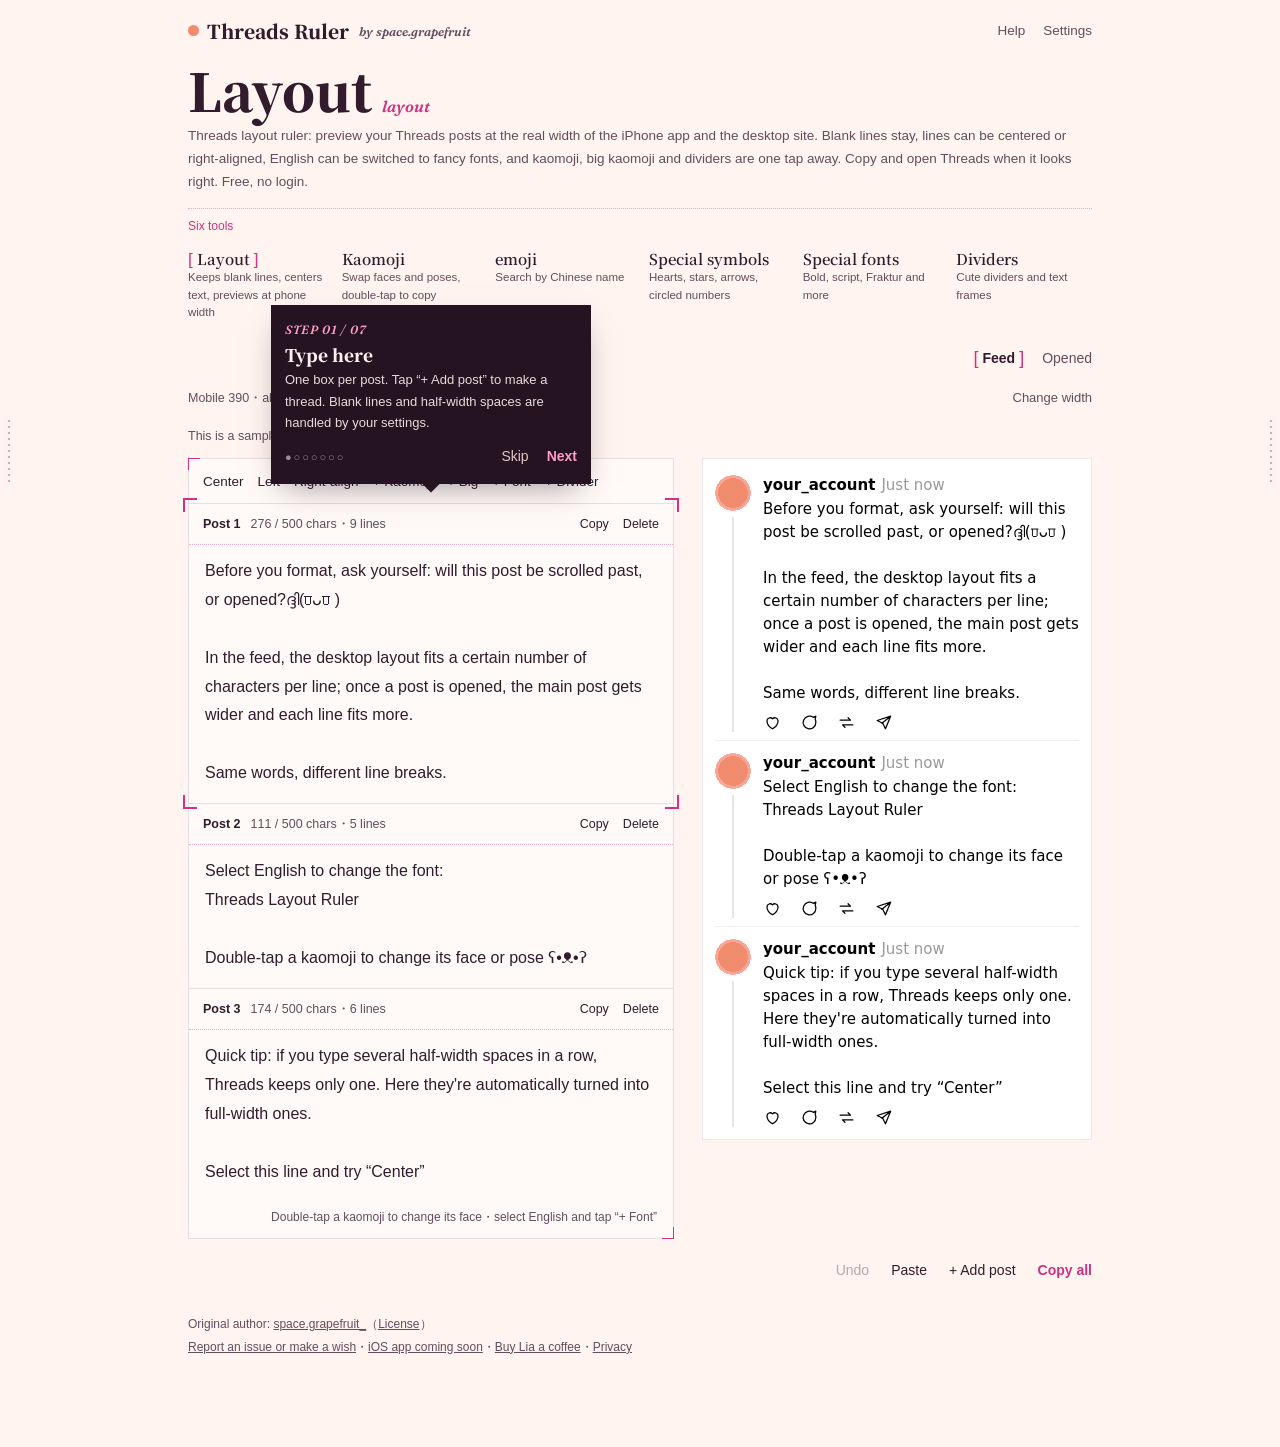
==== index.html @ 89dc3e8e "左上招牌回排版尺、首頁加工具目錄、導覽改七步 - 左上改成「翠排版尺」回排版尺首頁，旁邊小字 by space.grapefruit 才連到作者個人頁；英日韓的窄螢幕收掉小字 - 排版首頁標題下加「六" ====
<!doctype html>
<!-- 這個檔案由 scripts/build-v2.py 產生，請改腳本或資料後重跑 -->
<html lang="zh-Hant">
<head>
<meta charset="utf-8">
<meta name="viewport" content="width=device-width, initial-scale=1, viewport-fit=cover">
<title>脆（Threads）排版工具｜空行不消失、一鍵置中、特殊字體、顏文字｜翠排版尺</title>
<meta name="description" content="免費線上工具，照脆（Threads）實際的寬度即時預覽排版：空行不會消失、一鍵置中、靠右、換特殊字體、插入顏文字和分隔線，手機電腦都能用。">
<link rel="canonical" href="https://alanis6v6.github.io/threads-ruler/">
<meta property="og:type" content="website">
<meta property="og:site_name" content="翠排版尺">
<meta property="og:locale" content="zh_TW">
<meta property="og:url" content="https://alanis6v6.github.io/threads-ruler/">
<meta property="og:title" content="脆（Threads）排版工具｜空行不消失、一鍵置中、特殊字體、顏文字｜翠排版尺">
<meta property="og:description" content="免費線上工具，照脆（Threads）實際的寬度即時預覽排版：空行不會消失、一鍵置中、靠右、換特殊字體、插入顏文字和分隔線，手機電腦都能用。">
<meta property="og:image" content="https://alanis6v6.github.io/threads-ruler/pwa/og.png">
<meta property="og:image:width" content="1200">
<meta property="og:image:height" content="630">
<meta property="og:image:alt" content="翠排版尺：照脆實際的寬度，排好再貼上">
<meta name="twitter:card" content="summary_large_image">
<meta name="twitter:title" content="脆（Threads）排版工具｜空行不消失、一鍵置中、特殊字體、顏文字｜翠排版尺">
<meta name="twitter:description" content="免費線上工具，照脆（Threads）實際的寬度即時預覽排版：空行不會消失、一鍵置中、靠右、換特殊字體、插入顏文字和分隔線，手機電腦都能用。">
<meta name="twitter:image" content="https://alanis6v6.github.io/threads-ruler/pwa/og.png">
<meta name="google-site-verification" content="ghoEwvY5nRQOTAAiX5Edc9oke00j4FwY9tMJfZ7Bkaw">
<link rel="icon" type="image/png" sizes="48x48" href="extension/icons/icon48.png">
<link rel="manifest" href="site.webmanifest">
<link rel="apple-touch-icon" href="pwa/apple-touch-icon.png">
<meta name="apple-mobile-web-app-capable" content="yes">
<meta name="mobile-web-app-capable" content="yes">
<meta name="apple-mobile-web-app-title" content="翠排版尺">
<meta name="theme-color" content="#fbf3ee">
<script type="application/ld+json">{"@context": "https://schema.org", "@type": ["SoftwareApplication", "WebApplication"], "name": "翠排版尺", "alternateName": ["Threads Ruler", "Threads Layout Ruler", "脆排版工具", "Threads 排版工具", "Threads post formatter"], "url": "https://alanis6v6.github.io/threads-ruler/", "description": "照脆（翠、Threads）實際寬度即時預覽排版的免費工具：空白行保留、半形空白轉全形、置中、英文特殊字體、顏文字。", "applicationCategory": "UtilitiesApplication", "operatingSystem": "Web, iOS, Android, Chrome", "inLanguage": ["zh-Hant", "en"], "isAccessibleForFree": true, "offers": {"@type": "Offer", "price": "0", "priceCurrency": "TWD"}, "image": "https://alanis6v6.github.io/threads-ruler/pwa/og.png", "author": {"@type": "Person", "name": "space.grapefruit_", "url": "https://www.threads.com/@space.grapefruit_"}}</script>
<script type="application/ld+json">{"@context": "https://schema.org", "@type": "FAQPage", "mainEntity": [{"@type": "Question", "name": "為什麼脆的空行會不見？", "acceptedAnswer": {"@type": "Answer", "text": "翠會把段落之間的空行縮掉，也會刪掉行首和連續的半形空白。翠排版尺複製時，會把空白行換成翠保留的點字空白、把會被吃掉的半形空白換成全形空白，貼上後就照你排的樣子顯示。只想修空白的話，在翠複製文字後按「✨ 整理剪貼簿」，再貼回去就好。"}}, {"@type": "Question", "name": "脆的貼文怎麼置中？", "acceptedAnswer": {"@type": "Answer", "text": "在翠排版尺選取文字按「置中」就好：翠本身沒有置中功能，做法是在每一行前面補全形空白，排版尺會照翠實際的文字寬度算好要補幾格。串文列表和點開貼文的寬度不同，預設用兩邊折衷，兩種畫面看起來都接近置中。"}}, {"@type": "Question", "name": "脆一行可以打幾個字？", "acceptedAnswer": {"@type": "Answer", "text": "電腦版網頁在串文列表裡一行大約 36 個中文字，點開那則會變寬，大約 39 個字；iPhone 的翠 App 列表一行約 21 個字，點開約 24 個字。英文、符號和中文的寬度不一樣，實際字數會跟著變，翠排版尺的預覽照翠實際的寬度排，打字時就看得到會在哪裡換行。"}}, {"@type": "Question", "name": "脆的特殊字體怎麼打？", "acceptedAnswer": {"@type": "Answer", "text": "選取英文就會跳出字體列，點一下換成粗體、斜體、草寫、哥德、空心、打字機等樣式，可以一直換到喜歡為止。這些字其實是長得像字母的 Unicode 符號，貼到翠和其他地方都看得到；關鍵字和 hashtag 建議保持一般字，才搜尋得到。"}}, {"@type": "Question", "name": "顏文字怎麼在脆上面用？", "acceptedAnswer": {"@type": "Answer", "text": "用每則串文的「＋顏文字」或素材區插進去，排好按複製再回翠貼上就好。插入後點有粉紅虛線的顏文字，還能單獨換臉或換手勢，懶得挑就按骰子隨機。"}}, {"@type": "Question", "name": "手機可以用嗎？", "acceptedAnswer": {"@type": "Answer", "text": "可以。手機打開網站就能用，也能加到主畫面當 App，沒網路也打得開。在翠 App 複製文字後按「📋 貼上」帶進來，排好按「複製全文」會直接打開翠的發文框並把文字填好。"}}, {"@type": "Question", "name": "要付費或登入嗎？文字會被上傳嗎？", "acceptedAnswer": {"@type": "Answer", "text": "免費、不用登入。你打的字和草稿只存在自己的瀏覽器裡，不會傳到任何伺服器。"}}]}</script>
<script>document.documentElement.className += " js";
// 宋體是 Google Fonts 的切片檔，一個字一包、到的時間不一樣，先到的粗、還沒到的先用系統細宋體，標題會一字粗一字細。
// 這頁用到的宋體字全部到了才一起露出來；最多等 2.5 秒，網路太慢就先照原樣顯示。
(function(d){
  var h = d.documentElement;
  if(!d.fonts || !d.fonts.load) return;
  h.className += " fw";
  var show = function(){ h.classList.remove("fw"); }, fam = '"Noto Serif TC"';
  try{ if(localStorage.getItem("threads-ruler-lang") === "ja") fam += ', "Noto Serif JP"'; }catch(e){}   // 日文才要等日文版（顔、絵、区），中文頁不多抓一個檔
  setTimeout(show, 2500);
  d.addEventListener("DOMContentLoaded", function(){
    var t = "";
    d.querySelectorAll(".head h1, .sent, .guide summary h2, .guide h3, .flash b, .tour b").forEach(function(e){ t += e.textContent; });
    Promise.all(["500", "600", "900"].map(function(w){ return d.fonts.load(w + " 1em " + fam, t); })).then(show, show);
  });
})(document);</script>
<link rel="preconnect" href="https://fonts.googleapis.com"><link rel="preconnect" href="https://fonts.gstatic.com" crossorigin>
<link rel="stylesheet" href="https://fonts.googleapis.com/css2?family=Fraunces:ital,opsz,wght@1,9..144,600&display=swap">
<link rel="stylesheet" href="https://fonts.googleapis.com/css2?family=Noto+Serif+TC:wght@500;600;900&amp;family=Noto+Serif+JP:wght@500;600;900&amp;display=swap&amp;text=%20%22%23%26%27%28%29%2B%2C-.0123456789%3B%3DABCDEFGHIJKLMOPQRSTUW%5B%5Dabcdefghijklmnoprstuvwxyz%7B%7D%C2%B7%E2%80%9C%E2%80%9D%E2%86%92%E3%80%81%E3%80%82%E3%80%8C%E3%80%8D%E3%81%82%E3%81%84%E3%81%88%E3%81%8A%E3%81%8B%E3%81%8C%E3%81%8D%E3%81%8F%E3%81%91%E3%81%93%E3%81%95%E3%81%97%E3%81%99%E3%81%9B%E3%81%9D%E3%81%9E%E3%81%9F%E3%81%A0%E3%81%A3%E3%81%A4%E3%81%A6%E3%81%A7%E3%81%A8%E3%81%A9%E3%81%AA%E3%81%AB%E3%81%AE%E3%81%AF%E3%81%B8%E3%81%B9%E3%81%BB%E3%81%BE%E3%82%82%E3%82%84%E3%82%88%E3%82%89%E3%82%8A%E3%82%8B%E3%82%8C%E3%82%8D%E3%82%8F%E3%82%92%E3%82%93%E3%82%A2%E3%82%A3%E3%82%A4%E3%82%A6%E3%82%A9%E3%82%AA%E3%82%AB%E3%82%B3%E3%82%B8%E3%82%B9%E3%82%BD%E3%82%BF%E3%83%83%E3%83%84%E3%83%88%E3%83%89%E3%83%8B%E3%83%90%E3%83%93%E3%83%94%E3%83%95%E3%83%97%E3%83%9A%E3%83%9B%E3%83%9E%E3%83%A1%E3%83%A5%E3%83%AB%E3%83%AC%E3%83%B3%E3%83%BB%E3%83%BC%E4%B8%80%E4%B8%8A%E4%B8%8B%E4%B8%8D%E4%B8%A1%E4%B8%A6%E4%B8%AD%E4%B8%B2%E4%BB%80%E4%BB%8B%E4%BB%96%E4%BB%98%E4%BB%A5%E4%BD%8D%E4%BD%93%E4%BD%A0%E4%BE%9D%E4%BF%9D%E5%80%8B%E5%82%B3%E5%85%A5%E5%85%A8%E5%85%A9%E5%85%AD%E5%85%B6%E5%85%B7%E5%87%A6%E5%87%BA%E5%88%86%E5%88%87%E5%88%97%E5%88%B0%E5%89%87%E5%8A%9B%E5%8A%A0%E5%8B%95%E5%8C%BA%E5%8D%8A%E5%8E%BB%E5%8F%96%E5%8F%A5%E5%8F%AF%E5%8F%B3%E5%8F%B7%E5%90%83%E5%90%84%E5%95%8F%E5%96%AE%E5%97%8E%E5%9B%9E%E5%9B%BD%E5%9C%A8%E5%9E%8B%E5%9F%BA%E5%A2%9E%E5%A4%A7%E5%A4%AE%E5%A5%BD%E5%AD%90%E5%AD%97%E5%AE%9A%E5%AF%84%E5%AF%A6%E5%AF%AC%E5%B0%B1%E5%B0%BA%E5%B7%A5%E5%B7%A6%E5%B8%B8%E5%B9%85%E5%B9%BE%E5%BA%95%E5%BA%A6%E5%BD%A2%E5%BE%8C%E6%80%8E%E6%88%96%E6%88%BB%E6%89%8B%E6%89%93%E6%8A%95%E6%8A%98%E6%8A%9E%E6%8A%BC%E6%8C%81%E6%8C%89%E6%8C%91%E6%8C%BF%E6%8E%89%E6%8E%92%E6%8E%A5%E6%8F%83%E6%8F%92%E6%8F%9B%E6%95%B4%E6%96%87%E6%96%B0%E6%96%B9%E6%97%A5%E6%98%8E%E6%98%AF%E6%99%82%E6%9B%B8%E6%9B%BF%E6%9C%83%E6%9C%89%E6%9C%AB%E6%9C%AC%E6%9E%A0%E6%A1%86%E6%A2%9D%E6%A8%99%E6%A8%A3%E6%A9%9F%E6%AE%8A%E6%B6%88%E6%B8%B8%E6%BA%96%E6%BB%91%E7%82%BA%E7%85%A7%E7%89%88%E7%89%B9%E7%90%86%E7%94%A8%E7%94%BB%E7%95%99%E7%95%AB%E7%99%BB%E7%99%BC%E7%99%BD%E7%9A%84%E7%9B%B4%E7%9C%8B%E7%A4%BA%E7%A7%BB%E7%A8%BF%E7%A9%BA%E7%AB%AF%E7%AC%A6%E7%B5%B5%E7%B7%9A%E7%B7%A3%E7%B9%81%E7%BD%AE%E7%BF%A0%E8%84%86%E8%85%A6%E8%87%AA%E8%88%87%E8%8B%B1%E8%8D%89%E8%91%89%E8%99%95%E8%99%9F%E8%A1%8C%E8%A1%A8%E8%A1%B7%E8%A2%AB%E8%A3%A1%E8%A3%BD%E8%A4%87%E8%A6%81%E8%A6%8B%E8%A6%BD%E8%A7%92%E8%A8%80%E8%A8%98%E8%A8%AD%E8%A9%B1%E8%AA%9E%E8%AA%AA%E8%AA%AC%E8%B2%BB%E8%B2%BC%E8%B3%AA%E8%B7%B3%E8%BD%89%E8%BF%BD%E9%80%99%E9%80%B2%E9%81%B8%E9%82%8A%E9%83%A8%E9%83%BD%E9%96%8B%E9%96%93%E9%97%9C%E9%9A%94%E9%9A%9B%E9%9A%A8%E9%9B%BB%E9%9D%A0%E9%9D%A2%E9%A0%81%E9%A0%90%E9%A1%8C%E9%A1%8F%E9%A1%94%E9%A1%AF%E9%AB%94%E9%BA%BC%E9%BB%91%E9%BB%92%E9%BB%9E%E9%BC%A0%EA%B0%80%EA%B0%81%EA%B0%84%EA%B2%80%EA%B2%83%EA%B2%8C%EA%B3%A0%EA%B3%B5%EA%B3%BC%EA%B5%AC%EA%B5%AD%EA%B8%80%EA%B8%B0%EA%BC%B4%EA%BE%B8%EA%BF%80%EB%80%8C%EB%81%8C%EB%81%94%EB%81%9D%EB%82%98%EB%84%88%EB%88%84%EB%88%8C%EB%89%B4%EB%8A%94%EB%8B%A4%EB%8C%80%EB%8D%B0%EB%8F%84%EB%8F%8C%EB%8F%99%EB%8F%BC%EB%90%98%EB%91%90%EB%91%98%EB%92%A4%EB%93%9C%EB%93%A0%EB%93%A4%EB%94%B0%EB%9D%BC%EB%9E%98%EB%9F%AC%EB%A0%88%EB%A0%A4%EB%A0%A5%EB%A0%AC%EB%A1%9C%EB%A5%B4%EB%A5%B8%EB%A5%BC%EB%A6%AC%EB%A7%88%EB%A7%89%EB%A7%8C%EB%A7%90%EB%A9%94%EB%A9%B4%EB%AA%85%EB%AA%A8%EB%AC%B8%EB%AC%BB%EB%AC%BC%EB%AF%B8%EB%B0%8F%EB%B0%94%EB%B0%98%EB%B0%B1%EB%B2%88%EB%B3%B4%EB%B3%B5%EB%B3%B8%EB%B6%80%EB%B6%84%EB%B6%99%EB%B9%84%EB%B9%88%EC%82%AC%EC%83%88%EC%84%9C%EC%84%A0%EC%84%A4%EC%84%B8%EC%88%98%EC%8A%A4%EC%8B%9C%EC%93%B0%EC%95%84%EC%95%88%EC%95%8A%EC%96%B4%EC%96%B8%EC%97%90%EC%97%AC%EC%97%B0%EC%97%B4%EC%98%81%EC%98%88%EC%98%A4%EC%98%AE%EC%99%80%EC%99%BC%EC%9A%94%EC%9A%B0%EC%9A%B4%EC%9B%83%EC%9C%84%EC%9C%A0%EC%9C%BC%EC%9D%80%EC%9D%84%EC%9D%98%EC%9D%B4%EC%9D%B8%EC%9D%BC%EC%9E%85%EC%9E%88%EC%9E%90%EC%9E%A5%EC%A0%84%EC%A0%95%EC%A0%9C%EC%A3%BC%EC%A4%80%EC%A4%84%EC%A4%91%EC%A7%80%EC%A7%88%EC%AA%BD%EC%B0%BD%EC%B2%98%EC%B2%B4%EC%B4%88%EC%B6%94%EC%B9%98%EC%B9%B8%EC%BB%A4%EC%BD%98%ED%81%B0%ED%83%9D%ED%84%B0%ED%8B%B0%ED%8E%98%ED%8F%AD%ED%8F%B0%ED%91%9C%ED%94%BC%ED%95%98%ED%95%9C%ED%95%A8%ED%95%B4%ED%98%B8%ED%99%94%ED%9B%84%ED%9C%B4%EF%BC%88%EF%BC%89%EF%BC%8B%EF%BC%8C%EF%BC%9B%EF%BC%9F">
<link rel="stylesheet" href="v2/shell.css">
<link rel="stylesheet" href="v2/edit.css">
</head>
<body class="edit">
<header class="top">
  <div class="brand"><a class="b-tool" href="./">翠排版尺</a><a class="b-by" href="https://alanis6v6.github.io/">by space.grapefruit</a></div>
  <nav class="top-acts"><a href="#guide">說明</a><button type="button" id="setBtn" aria-expanded="false" aria-controls="settings">設定</button></nav>
</header>
<main>
<div class="head">
  <h1>排版<i lang="en">layout</i></h1>
  <p class="ans" id="ans"><b>翠排版尺</b>照脆（Threads）實際的寬度即時排版：空白行不會被吃掉、選取幾行按「置中」或「靠右」、選取英文換字體、插入顏文字和分隔線，排好按「複製並開脆」直接貼上。免費、免登入。</p>
  <p class="en-lead ans-en" lang="en">Threads layout ruler: preview your Threads posts at the real width of the iPhone app and the desktop site. Blank lines stay, lines can be centered or right-aligned, English can be switched to fancy fonts, and kaomoji, big kaomoji and dividers are one tap away. Copy and open Threads when it looks right. Free, no login.</p>
  <button type="button" class="more" data-more="ans" aria-expanded="false">看完整說明</button>
</div>
<section class="settings" id="settings" hidden aria-label="設定">
  <div class="lab"><span>settings</span><button type="button" id="setClose">收起</button></div>
  <p class="sent">預覽寬度是<button type="button" class="w" data-set="width"></button>，顯示<button type="button" class="w" data-set="view"></button>。<br>空白行<button type="button" class="w" data-set="blank"></button>；<br>半形空白轉全形<button type="button" class="w" data-set="spaces"></button>。<br>置中依照<button type="button" class="w" data-set="center"></button>，複製後<button type="button" class="w" data-set="open"></button>。<br>介面語言<button type="button" class="w" data-set="lang"></button>。</p>
  <div class="sent-tail"><button type="button" class="chip" id="tidyClip">整理剪貼簿</button><button type="button" class="chip" id="tourBtn">導覽</button><button type="button" class="chip" id="homeBtn" aria-expanded="false" aria-controls="homeHow">加到主畫面</button><button type="button" class="chip go" id="clearDraft">清空草稿</button></div>
  <p class="home-how" id="homeHow" hidden></p>
</section>
<nav class="toolidx" aria-label="六個工具"><p class="ti-lab"><span>六個工具</span><i lang="en">six tools</i></p><a href="./" aria-current="page"><b>排版</b><span>空白行不被吃・置中・照手機寬度預覽</span></a><a href="kaomoji/"><b>顏文字</b><span>換臉、換動作，點兩下複製</span></a><a href="emoji/"><b>emoji</b><span>打中文就找得到</span></a><a href="symbols/"><b>特殊符號</b><span>愛心、星星、箭頭、圈圈數字</span></a><a href="fonts/"><b>特殊字體</b><span>粗體、草寫、哥德等英文字體</span></a><a href="dividers/"><b>分隔線</b><span>花邊分隔線，還有放字的框</span></a></nav>
<div class="seg">
  <button type="button" class="chip" data-mode="edit" aria-pressed="true">編輯</button><button type="button" class="chip" data-mode="preview" aria-pressed="false">預覽</button>
  <span class="r"><button type="button" class="chip" data-view="feed" aria-pressed="true">列表</button><button type="button" class="chip" data-view="detail" aria-pressed="false">點開</button></span>
</div>
<div class="wbar"><span id="wText"></span><button type="button" class="chip" id="wBtn">換寬度</button></div>
<p class="sample-note" id="sampleNote" hidden>這是範例草稿，直接改就好，或 <button type="button" class="chip" id="clearSample">清掉重新開始</button></p>
<div class="split">
<div id="editPane">
  <div class="ed">
    <div class="tools" role="toolbar" aria-label="排版工具">
      <button type="button" class="chip" data-align="center">置中</button><button type="button" class="chip" data-align="left">靠左</button><button type="button" class="chip" data-align="right">靠右</button>
      <button type="button" class="chip" data-tool="kao" aria-pressed="false">＋顏文字</button><button type="button" class="chip" data-tool="big" aria-pressed="false">＋大型</button><button type="button" class="chip" data-tool="font" aria-pressed="false">＋字體</button><button type="button" class="chip" data-tool="div" aria-pressed="false">＋分隔線</button>
    </div>
    <div class="tool-panel" id="toolPanel" hidden></div>
    <div id="posts"></div>
    <p class="hint">點兩下顏文字換臉・選取英文按「＋字體」</p>
  </div>
</div>
<div id="previewPane" hidden><div class="t-wrap"><div class="t-card" id="tCard"></div></div></div>
</div>
<div class="bottom">
  <button type="button" class="chip" id="undo">復原</button><button type="button" class="chip" id="paste">貼上</button><button type="button" class="chip" id="addPost">＋新增一則</button><button type="button" class="chip go" id="copyAll">複製並開脆</button>
</div>
<details class="guide" id="guide">
  <summary><h2>脆（Threads）排版預覽工具</h2><span>說明與常見問題</span></summary>
  <p class="lead">在脆發文時，空白行常常被吃掉、半形空白會消失，想置中也沒有按鈕。翠排版尺照脆網頁版和 iPhone App 實際量到的寬度，讓你一邊打字一邊看到貼出去的樣子：換行、空白行、置中、靠右、英文特殊字體、顏文字、分隔線都能先排好，按複製再回脆貼上。電腦和手機都能用，草稿只存在你自己的瀏覽器。</p>
  <div class="qas"><h3>為什麼脆的空行會不見？</h3><p>翠會把段落之間的空行縮掉，也會刪掉行首和連續的半形空白。翠排版尺複製時，會把空白行換成翠保留的點字空白、把會被吃掉的半形空白換成全形空白，貼上後就照你排的樣子顯示。只想修空白的話，在翠複製文字後按「✨ 整理剪貼簿」，再貼回去就好。</p><h3>脆的貼文怎麼置中？</h3><p>在翠排版尺選取文字按「置中」就好：翠本身沒有置中功能，做法是在每一行前面補全形空白，排版尺會照翠實際的文字寬度算好要補幾格。串文列表和點開貼文的寬度不同，預設用兩邊折衷，兩種畫面看起來都接近置中。</p><h3>脆一行可以打幾個字？</h3><p>電腦版網頁在串文列表裡一行大約 36 個中文字，點開那則會變寬，大約 39 個字；iPhone 的翠 App 列表一行約 21 個字，點開約 24 個字。英文、符號和中文的寬度不一樣，實際字數會跟著變，翠排版尺的預覽照翠實際的寬度排，打字時就看得到會在哪裡換行。</p><h3>脆的特殊字體怎麼打？</h3><p>選取英文就會跳出字體列，點一下換成粗體、斜體、草寫、哥德、空心、打字機等樣式，可以一直換到喜歡為止。這些字其實是長得像字母的 Unicode 符號，貼到翠和其他地方都看得到；關鍵字和 hashtag 建議保持一般字，才搜尋得到。</p><h3>顏文字怎麼在脆上面用？</h3><p>用每則串文的「＋顏文字」或素材區插進去，排好按複製再回翠貼上就好。插入後點有粉紅虛線的顏文字，還能單獨換臉或換手勢，懶得挑就按骰子隨機。</p><h3>手機可以用嗎？</h3><p>可以。手機打開網站就能用，也能加到主畫面當 App，沒網路也打得開。在翠 App 複製文字後按「📋 貼上」帶進來，排好按「複製全文」會直接打開翠的發文框並把文字填好。</p><h3>要付費或登入嗎？文字會被上傳嗎？</h3><p>免費、不用登入。你打的字和草稿只存在自己的瀏覽器裡，不會傳到任何伺服器。</p></div>
</details>
<p class="foot">原作者：<a href="https://www.threads.com/@space.grapefruit_" rel="noopener">space.grapefruit_</a>（<a href="https://github.com/alanis6v6/threads-ruler/blob/main/LICENSE" rel="noopener">授權條款</a>）<br><a href="feedback/">回報問題或許願</a>・<a href="https://alanis6v6.github.io/#katsuji">iOS App 即將上架</a>・<a href="https://buymeacoffee.com/space.grapefruit_" rel="noopener">請 Lia 喝一杯咖啡</a>・<a href="privacy.html">隱私權</a></p>
<div class="tour-frame" id="tourFrame" aria-hidden="true" hidden><i></i><i></i><i></i><i></i></div><div class="tour" id="tour" role="dialog" aria-label="導覽" aria-live="polite" hidden><span class="tour-no"></span><b></b><p class="tour-text"></p><div class="row"><span class="tour-dots" aria-hidden="true"></span><span class="acts"><button type="button" class="chip tour-skip">略過</button><button type="button" class="chip go tour-next">下一步</button></span></div></div>
</main>
<div class="flash" id="flash" aria-hidden="true"><i>— settings —</i><b>設定</b><small>layout · width · spaces · copy</small></div>
<p class="toast" id="toast" role="status" aria-live="polite"></p>

<nav class="tabbar" aria-label="工具"><a href="" aria-current="page"><svg viewBox="0 0 24 24" aria-hidden="true"><path d="M4 6h16M4 12h10M4 18h13"/></svg>排版</a><a href="kaomoji/"><svg viewBox="0 0 24 24" aria-hidden="true"><circle cx="12" cy="12" r="8.5"/><path d="M8.6 10.2h.01M15.4 10.2h.01M9 14.2c1.6 1.4 4.4 1.4 6 0"/></svg>顏文字</a><a href="emoji/"><svg viewBox="0 0 24 24" aria-hidden="true"><path d="M12 20.5c-4.8-3.2-8.5-6.4-8.5-10.2A4.3 4.3 0 0 1 12 8a4.3 4.3 0 0 1 8.5 2.3c0 3.8-3.7 7-8.5 10.2z"/></svg>emoji</a><a href="symbols/"><svg viewBox="0 0 24 24" aria-hidden="true"><path d="M12 3.5l2.4 5.6 6 .5-4.6 4 1.4 5.9L12 16.4 6.8 19.5l1.4-5.9-4.6-4 6-.5z"/></svg>符號</a><a href="fonts/"><svg viewBox="0 0 24 24" aria-hidden="true"><path d="M5 19 10.5 5h1L17 19M7.4 13.5h7.2"/></svg>字體</a><a href="dividers/"><svg viewBox="0 0 24 24" aria-hidden="true"><path d="M3 12h4M10 12h4M17 12h4M12 7v.01M12 17v.01"/></svg>分隔線</a></nav>
<script src="core.js"></script>
<script src="i18n.js"></script>
<script src="kaomoji.js"></script>
<script src="dividers.js"></script>

<script src="v2/shell.js"></script>
<script src="v2/edit.js"></script>
<script>if(location.protocol === "https:"){ var ga = document.createElement("script"); ga.src = "analytics.js"; document.head.appendChild(ga); if("serviceWorker" in navigator) navigator.serviceWorker.register("sw.js").catch(function(){}); }</script>
</body>
</html>
---- v2/shell.css ----
/* 翠排版尺 v2 手機版的共用外框：頂列、標題＋答案文字、設定那一句話、草稿條、底部分頁列。
   色票跟 space.grapefruit 總站同一組；工具頁各自的樣式寫在各頁的 css。 */
:root{
  --bg:oklch(97.5% 0.014 45);--card:oklch(99% 0.008 45);--ink:oklch(26% 0.045 335);--muted:oklch(45% 0.04 335);
  --line:oklch(26% 0.045 335 / .12);--pink:oklch(58% 0.2 355);--pink-soft:oklch(58% 0.2 355 / .1);--fruit:oklch(74% 0.13 38);
  --dot:oklch(58% 0.2 355 / .38);--night:oklch(22% 0.04 335);--night-ink:oklch(96% 0.012 45);
  --serif:"Noto Serif TC","Noto Serif JP","Songti TC",serif;--sans:"PingFang TC","Noto Sans TC","Microsoft JhengHei",sans-serif;
  --latin:"Fraunces","Iowan Old Style",Georgia,serif;
  /* 顏文字、分隔線用的字型：Chrome 的 system-ui 會把疊起來的附加符號畫成黑條，不放進來 */
  --kao:"PingFang TC","Microsoft JhengHei","Segoe UI Symbol",sans-serif;
  --gut:max(18px,env(safe-area-inset-left),env(safe-area-inset-right));--tab-h:calc(64px + env(safe-area-inset-bottom));--ease:cubic-bezier(.22,.8,.24,1);
}
*{box-sizing:border-box}
html{-webkit-text-size-adjust:100%}
body{margin:0;background:var(--bg);color:var(--ink);font:15px/1.6 var(--sans);padding-bottom:calc(var(--tab-h) + 96px)}
button{font:inherit;color:inherit;background:none;border:0;padding:0;cursor:pointer;-webkit-tap-highlight-color:transparent}
a{color:inherit}
.vh{position:absolute;width:1px;height:1px;overflow:hidden;clip:rect(0 0 0 0);white-space:nowrap}

/* 頂列 */
.top{display:flex;align-items:center;gap:8px;padding:calc(12px + env(safe-area-inset-top)) var(--gut) 4px}
/* 左上：「翠排版尺」回排版尺首頁；旁邊小字才是作者的個人頁 */
.brand{display:flex;align-items:baseline;gap:10px;min-width:0}
.brand .b-tool{display:flex;align-items:center;gap:8px;font:900 19px var(--serif);color:var(--ink);text-decoration:none;white-space:nowrap}
.brand .b-tool::before{content:"";width:11px;height:11px;border-radius:50%;background:var(--fruit);flex:none}
.brand .b-by{font:italic 600 12.5px var(--latin);color:var(--muted);text-decoration:none;white-space:nowrap;overflow:hidden;text-overflow:ellipsis}
@media (max-width:420px){html:not(:lang(zh)) .brand .b-by{display:none}}   /* 英日韓的「Threads Ruler」比較長，窄螢幕放不下作者小字（頁尾還有） */
.top-acts{margin-left:auto;display:flex;gap:18px;flex:none;padding-left:12px}
.top-acts button,.top-acts a{white-space:nowrap;font-size:13.5px;color:var(--muted);text-decoration:none;padding:8px 0}
.top-acts [aria-expanded="true"]{color:var(--pink);font-weight:600}

/* 小按鍵：沒有底，按下去的那個左右出現 [ ] */
.chip{position:relative;display:inline-flex;align-items:center;white-space:nowrap;font-size:14px;color:var(--muted);padding:8px 0;min-height:36px}
.chip[aria-pressed="true"],.chip.on{color:var(--ink);font-weight:600}
.chip[aria-pressed="true"]::before,.chip.on::before{content:"[";color:var(--pink);margin-right:4px;font:300 18px/1 var(--sans)}
.chip[aria-pressed="true"]::after,.chip.on::after{content:"]";color:var(--pink);margin-left:4px;font:300 18px/1 var(--sans)}
.chip.go{color:var(--pink);font-weight:700}
.chip[hidden]{display:none}

/* 標題＋第一段就給答案（給搜尋跟 AI 讀的字，畫面上先露兩行） */
.head{padding:0 var(--gut)}
.fw .head h1,.fw .sent,.fw .guide summary h2,.fw .guide h3{visibility:hidden}
.head h1{font:900 38px/1.15 var(--serif);margin:6px 0 0;display:flex;align-items:baseline;gap:10px}
.head h1 i{font:italic 600 16px var(--latin);color:var(--pink)}
.ans{margin:6px 0 0;font-size:13.5px;line-height:1.7;color:var(--muted)}
.ans b{color:var(--ink);font-weight:600}
.js .ans:not(.open){display:-webkit-box;-webkit-line-clamp:2;-webkit-box-orient:vertical;overflow:hidden}
.more{display:none}
.js .more{display:inline;font-size:12.5px;color:var(--muted);text-decoration:underline;text-underline-offset:3px;padding:4px 0}

/* 設定：標題下面原地展開成一句話，[ ] 裡的字點了就換下一個 */
.settings{margin:8px var(--gut) 0;border-top:1px dotted var(--dot);border-bottom:1px dotted var(--dot);padding:4px 0 8px}
.settings[hidden]{display:none}
.settings .lab{display:flex;justify-content:space-between;align-items:center;font:italic 600 13px var(--latin);color:var(--pink)}
.settings .lab button{font:inherit;padding:6px 0}
.sent{margin:6px 0 4px;font:500 16.5px/2.15 var(--serif);letter-spacing:.02em}
.sent .w{font:600 16.5px var(--serif);color:var(--pink);white-space:nowrap;padding:8px 1px;margin:-6px 0}   /* 字小，點的範圍上下多撐一點 */
.sent .w::before{content:"[";font:300 18px var(--sans);margin-right:3px}
.sent .w::after{content:"]";font:300 18px var(--sans);margin-left:3px}
.sent-tail{display:flex;gap:4px 18px;flex-wrap:wrap}
.sent-tail .chip{font-size:13px;text-decoration:none}
/* 按「設定」那一下閃一格字卡（減少動態時不閃） */
.flash{position:fixed;inset:0;z-index:50;background:var(--night);color:var(--night-ink);display:flex;flex-direction:column;justify-content:center;padding:0 28px;pointer-events:none;opacity:0}
.flash.on{opacity:1}
.flash i{font:italic 600 13px var(--latin);color:oklch(80% 0.12 355);letter-spacing:.1em}
.flash b{font:900 48px/1.2 var(--serif);margin:6px 0}
.flash small{font:italic 600 13px var(--latin);color:oklch(70% 0.03 30);letter-spacing:.08em}

/* 草稿條：在哪一頁點了東西都加進同一份草稿，點「去排版」回到排版 */
.strip{position:fixed;left:12px;right:12px;bottom:calc(var(--tab-h) + 10px);z-index:20;height:52px;border-radius:26px;background:var(--ink);color:var(--bg);display:flex;align-items:center;gap:10px;padding:0 6px 0 18px;font-size:14px;box-shadow:0 8px 24px oklch(26% 0.045 335 / .18)}
.strip .t{flex:1;min-width:0;white-space:nowrap;overflow:hidden;text-overflow:ellipsis;opacity:.88;font-family:var(--kao)}
.strip .t b{color:oklch(80% 0.12 355);font-weight:400}
.strip .n{font-size:11.5px;opacity:.6;flex:none}
.strip .o{flex:none;background:var(--pink);color:#fff;border-radius:20px;padding:8px 14px;font-weight:600;font-size:13px;text-decoration:none}
.toast{position:fixed;left:50%;bottom:calc(var(--tab-h) + 72px);z-index:21;transform:translate(-50%,8px);font-size:12.5px;color:var(--pink);background:var(--card);border:1px solid var(--line);border-radius:14px;padding:4px 12px;white-space:nowrap;max-width:calc(100vw - 32px);overflow:hidden;text-overflow:ellipsis;opacity:0;transition:opacity .2s,transform .2s var(--ease);pointer-events:none}
.toast.show{opacity:1;transform:translate(-50%,0)}

/* 底部分頁列 */
.tabbar{position:fixed;left:0;right:0;bottom:0;z-index:20;height:var(--tab-h);border-top:1px solid var(--line);background:var(--bg);display:flex;justify-content:space-around;padding-top:8px}
.tabbar a,.tabbar span{display:flex;flex-direction:column;align-items:center;gap:2px;flex:1;min-width:0;font-size:11.5px;color:var(--muted);text-decoration:none}
.tabbar svg{width:24px;height:24px;fill:none;stroke:currentColor;stroke-width:1.5;stroke-linecap:round;stroke-linejoin:round}
.tabbar a[aria-current]{color:var(--pink)}
.tabbar .soon{opacity:.4}
.tabbar a[aria-current]::after{content:"";width:4px;height:4px;border-radius:50%;background:var(--pink)}

/* 分類：一整排，左右滑 */
.cats{display:flex;gap:0 20px;overflow-x:auto;scrollbar-width:none;padding:6px var(--gut) 2px;scroll-padding:0 var(--gut)}
.cats::-webkit-scrollbar{display:none}
.cats .chip{flex:none}
.cats.open{flex-wrap:wrap;overflow:visible}
.cats-all[hidden]{display:none}
.cats-all{display:block;margin:0 var(--gut) 0 auto;font-size:12.5px;color:var(--pink);padding:6px 0}
.cats-all::after{content:"　＋";content:"　＋" / ""}   /* 讀屏不念 ＋－；不支援斜線寫法的舊瀏覽器用前一行 */
.cats-all[aria-expanded="true"]::after{content:"　－";content:"　－" / ""}

/* 下面的完整說明、常見問題（文字都在頁面上，給搜尋跟 AI 讀） */
.guide{scroll-margin-top:150px;margin:36px var(--gut) 0;padding-top:18px;border-top:1px dotted var(--dot);font-size:14px;color:var(--muted)}
.guide summary{list-style:none;cursor:pointer;display:flex;flex-direction:column;gap:2px;padding:4px 0}
.guide summary::-webkit-details-marker{display:none}
.guide summary span{font-size:12.5px;color:var(--pink)}
.guide summary span::after{content:"　＋"}
.guide[open] summary span::after{content:"　－"}
.guide summary h2{font:900 20px/1.3 var(--serif);color:var(--ink);margin:0}
.guide[open] summary{margin-bottom:8px}
.guide h3{font:600 15px/1.5 var(--serif);color:var(--ink);margin:18px 0 4px}
.guide p{margin:0 0 8px;line-height:1.75}
.foot{margin:24px var(--gut) 0;font-size:12px;color:var(--muted)}

@media (prefers-reduced-motion:reduce){.toast{transition:none}}

/* 電腦：內容收在中間一欄，分頁列、草稿條也跟著收窄 */
@media (min-width:900px){
  body{max-width:960px;margin:0 auto}
  :root{--gut:28px}
  .head h1{font-size:52px}
  .ans{font-size:15px}
  .strip{left:50%;right:auto;width:min(920px,calc(100vw - 40px));transform:translateX(-50%)}
  .tabbar{left:50%;right:auto;width:min(960px,100vw);transform:translateX(-50%);border-left:1px solid var(--line);border-right:1px solid var(--line)}
}

/* 電腦（有滑鼠）：底部分頁列收起來，滑鼠碰到左右兩邊時，在那一側的空白處彈出小選單。
   內容欄寬度留出兩側各 160px，選單只出現在空白裡，不會蓋到內容 */
.side-zone,.side-menu{display:none}
@media (min-width:900px) and (pointer:fine){
  body{max-width:min(960px,calc(100vw - 320px));padding-bottom:40px}
  body.edit{max-width:min(1280px,calc(100vw - 320px))}
  .tabbar{display:none}
  .strip{bottom:20px;width:min(920px,calc(100vw - 360px))}
  .toast{bottom:84px}
  .side-zone{display:block;position:fixed;top:0;bottom:0;width:28px;z-index:30}
  .side-zone.l{left:0}.side-zone.r{right:0}
  /* 邊緣中間一小段很淡的點線：暗示這裡碰得到東西，選單打開時藏起來 */
  .side-zone::after{content:"";position:absolute;top:50%;width:2px;height:64px;margin-top:-32px;
    background-image:radial-gradient(circle,var(--pink) .9px,transparent 1.2px);background-size:2px 6px;opacity:.45;transition:opacity .2s}
  .side-zone.l::after{left:8px}.side-zone.r::after{right:8px}
  .side-menu.on ~ .side-zone::after{opacity:0}
  .side-menu{display:flex;flex-direction:column;position:fixed;top:50%;z-index:31;width:132px;padding:14px 0 10px;
    background:var(--card);border:1px solid var(--line);box-shadow:0 14px 32px -18px oklch(26% 0.045 335 / .35);
    opacity:0;pointer-events:none;transition:opacity .22s,transform .32s var(--ease)}
  .side-menu.l{left:14px;transform:translate(-12px,-50%)}
  .side-menu.r{right:14px;transform:translate(12px,-50%)}
  .side-menu.on{opacity:1;pointer-events:auto;transform:translate(0,-50%)}
  /* 四角細框：跟編輯框、小卡同一種 */
  .side-menu::before,.side-menu::after{content:"";position:absolute;width:11px;height:11px;border:1.5px solid var(--pink);pointer-events:none}
  .side-menu::before{left:-1px;top:-1px;border-right:0;border-bottom:0}
  .side-menu::after{right:-1px;bottom:-1px;border-left:0;border-top:0}
  .side-menu i{font:italic 600 12px var(--latin);color:var(--pink);padding:0 16px 6px;letter-spacing:.06em}
  .side-menu a{display:flex;align-items:center;gap:10px;padding:8px 16px;font-size:13.5px;color:var(--muted);text-decoration:none}
  .side-menu a svg{width:18px;height:18px;fill:none;stroke:currentColor;stroke-width:1.5;stroke-linecap:round;stroke-linejoin:round;flex:none}
  .side-menu a:hover,.side-menu a:focus-visible{color:var(--ink);outline:none}
  .side-menu a[aria-current]{color:var(--ink);font-weight:600}
  .side-menu a[aria-current] span::before{content:"[";color:var(--pink);margin-right:3px;font:300 16px/1 var(--sans)}
  .side-menu a[aria-current] span::after{content:"]";color:var(--pink);margin-left:3px;font:300 16px/1 var(--sans)}
}
@media (min-width:900px) and (pointer:fine) and (prefers-reduced-motion:reduce){.side-menu{transition:none}}
.home-how{margin:8px 0 0;font-size:13px;line-height:1.75;color:var(--muted)}
.home-how[hidden]{display:none}
.foot{line-height:1.9}

/* 多國語言：中文頁面原文給搜尋與中文讀者；其他語言看頭上的英文段落（日韓由 i18n.js 換），中文長說明、常見問題收起來 */
.ans-en{margin:6px 0 0;font-size:13.5px;line-height:1.7;color:var(--muted)}
html[lang="zh-Hant"] .ans-en{display:none}
html:not([lang="zh-Hant"]) .ans,html:not([lang="zh-Hant"]) .more,html:not([lang="zh-Hant"]) .guide{display:none!important}

/* 首頁的工具目錄：手機兩欄、電腦一排六個 */
.toolidx{margin:14px var(--gut) 4px;display:grid;grid-template-columns:1fr 1fr;gap:0 18px;border-top:1px dotted var(--dot);padding-top:6px}
.toolidx .ti-lab{grid-column:1/-1;margin:2px 0 4px;font-size:12px;color:var(--pink);display:flex;gap:8px;align-items:baseline}
.toolidx .ti-lab i{font:italic 600 12px var(--latin);letter-spacing:.06em}
html:not(:lang(zh)) .toolidx .ti-lab i{display:none}   /* 其他語言上一個字已經翻成英日韓，不重複 */
.toolidx a{display:flex;flex-direction:column;padding:8px 0;border-bottom:1px dotted var(--dot);text-decoration:none;color:var(--ink);min-width:0}
.toolidx b{font:600 15px var(--serif)}
.toolidx a[aria-current] b::before{content:"[";color:var(--pink);margin-right:4px;font:300 17px/1 var(--sans)}
.toolidx a[aria-current] b::after{content:"]";color:var(--pink);margin-left:4px;font:300 17px/1 var(--sans)}
.toolidx a span{font-size:11.5px;color:var(--muted);line-height:1.5}
.toolidx a:hover b{color:var(--pink)}
@media (min-width:900px){.toolidx{grid-template-columns:repeat(6,1fr)}.toolidx a{border-bottom:0}}
---- v2/edit.css ----
/* 翠排版尺 v2：排版頁 */
:root{--f-threads:system-ui,-apple-system,BlinkMacSystemFont,Roboto,Helvetica,Arial,sans-serif}   /* 預覽、量字寬：跟脆、跟本體同一組字型 */
body.edit{padding-bottom:calc(var(--tab-h) + 24px)}
.measure{position:absolute;left:-9999px;top:0;visibility:hidden;white-space:pre;font:15px var(--f-threads)}
.measure-box{position:absolute;left:-9999px;top:0;visibility:hidden;white-space:pre-wrap;overflow-wrap:anywhere;font:15px var(--f-threads)}
.seg{display:flex;align-items:center;gap:0 20px;margin:10px var(--gut) 0}
.seg .r{margin-left:auto;display:flex;gap:0 18px}
.seg .chip{font-size:14px}
.wbar{display:flex;align-items:center;gap:12px;margin:2px var(--gut) 0;font-size:12.5px;color:var(--muted)}
.wbar .chip{margin-left:auto;font-size:13px}
.sample-note{margin:6px var(--gut) 0;font-size:12.5px;color:var(--muted)}
.sample-note .chip{font-size:12.5px;color:var(--pink);min-height:28px;padding:0}

/* 編輯框：四角細框，裡面一則一則 */
.ed{margin:8px var(--gut) 0;border:1px solid var(--line);background:var(--card);position:relative}
.ed::before,.ed::after{content:"";position:absolute;z-index:1;width:11px;height:11px;border:1.5px solid var(--pink);pointer-events:none}
.ed::before{left:-1px;top:-1px;border-right:0;border-bottom:0}
.ed::after{right:-1px;bottom:-1px;border-left:0;border-top:0}
.tools{position:sticky;top:0;z-index:4;background:var(--card);display:flex;flex-wrap:nowrap;overflow-x:auto;scrollbar-width:none;gap:0 14px;padding:2px 14px;border-bottom:1px solid var(--line)}
.tools::-webkit-scrollbar{display:none}
.tools .chip{flex:none}   /* 工具一排，放不下就左右滑 */
.tools .chip{font-size:13.5px;color:var(--ink);min-height:40px}
.tool-panel{padding:8px 14px 10px;border-bottom:1px solid var(--line);background:var(--bg);position:relative}
.tool-panel[hidden]{display:none}
.tool-panel .row{display:flex;gap:0 18px;align-items:center}
.tool-panel .row.wrap{flex-wrap:wrap;gap:0 16px}
.tool-panel .kao-now{display:block;font:24px/1.4 var(--kao);margin:2px 0}
.tool-panel .chip.font{font:14px var(--kao);color:var(--ink)}
.tool-panel .close{position:absolute;right:14px;top:4px;font-size:12.5px}
.tool-panel .cats-mini{overflow-x:auto;scrollbar-width:none;padding-right:48px}
.tool-panel .cats-mini::-webkit-scrollbar{display:none}
.tool-panel .cats-mini .chip{flex:none;font-size:13px}
.div-list{max-height:220px;overflow-y:auto;overscroll-behavior:contain}
.div-list .chip.div-line{display:block;width:100%;text-align:left;font:15px/1.5 var(--kao);color:var(--ink);white-space:nowrap;overflow:hidden;text-overflow:ellipsis;border-bottom:1px dotted var(--dot);min-height:40px;padding:8px 0}
.div-list .chip.div-line::before,.div-list .chip.div-line::after{content:none}
.post-ed + .post-ed{border-top:1px solid var(--line)}
.ph{display:flex;align-items:center;gap:10px;padding:2px 14px;font-size:12.5px;color:var(--muted);border-bottom:1px dotted var(--dot)}
.ph b{color:var(--ink);font-weight:600}
.ph .stat.over{color:var(--pink);font-weight:600}
.ph .r{margin-left:auto;display:flex;gap:0 14px}
.ph .chip{font-size:12.5px;color:var(--ink);min-height:34px}
.post-ed textarea{display:block;width:100%;border:0;background:none;resize:none;outline:none;padding:12px 16px 14px;font:16px/1.8 var(--kao);color:var(--ink);min-height:72px}
.hint{font-size:12px;color:var(--muted);padding:6px 16px 10px;text-align:right;margin:0}
.bottom{display:flex;justify-content:flex-end;flex-wrap:wrap;gap:0 22px;margin:12px var(--gut) 0}
.bottom .chip{font-size:14px;color:var(--ink)}
.bottom .chip.go{color:var(--pink)}
.bottom .chip:disabled{opacity:.35}

/* 預覽：像一則脆的貼文，寬度是量好的像素 */
.t-wrap{margin:10px 0 0;overflow-x:auto;padding:0 var(--gut)}
.t-card{background:#fff;color:#000;border:1px solid oklch(26% 0.045 335 / .1);padding:4px var(--pad);margin:0 auto;font:15px var(--f-threads)}
.t-post{display:flex;gap:0;padding:12px 0 8px}
.t-post.feed + .t-post,.t-post.reply + .t-post{border-top:1px solid #eee}
.t-col{width:48px;flex:none;display:flex;flex-direction:column;align-items:flex-start}
.t-post.reply .t-col{width:38px}
.t-av{width:36px;height:36px;border-radius:50%;flex:none;background:radial-gradient(circle,var(--fruit) 0 58%,oklch(80% 0.1 30) 58% 70%,#fff 70% 78%,var(--fruit) 78%)}
.t-post.reply .t-av{width:28px;height:28px}
.t-conn{flex:1;width:2px;background:#e5e5e5;margin:6px 0 0 17px;min-height:12px}
.t-main{min-width:0}
.t-post.lead{flex-direction:column}
.t-lead-head{display:flex;align-items:center;gap:10px;margin-bottom:6px}
.t-head{display:flex;gap:6px;font-size:15px;line-height:21px}
.t-head span{color:#999}
.t-body{white-space:pre-wrap;overflow-wrap:anywhere;font-size:15px;line-height:var(--lh,23px);margin-top:2px}
.t-body.empty{color:#bbb}
.t-acts{display:flex;gap:18px;margin-top:8px;color:#000}
.t-acts svg{width:19px;height:19px;fill:none;stroke:currentColor;stroke-width:1.6;stroke-linecap:round;stroke-linejoin:round}
@media (max-width:700px){.t-wrap{padding:0}.t-card{border-left:0;border-right:0}}   /* 手機：卡片就是整個螢幕寬，跟脆一樣貼齊兩邊 */
@media (min-width:1100px){
  body.edit{max-width:min(1280px,calc(100vw - 320px))}   /* 兩邊各留 160px 給側邊選單，不蓋到內容 */
  .split{display:grid;grid-template-columns:minmax(0,1fr) auto;gap:28px;align-items:start;margin:0 var(--gut)}
  .split .ed{margin:8px 0 0}
  .split #previewPane{position:sticky;top:12px}
  .split .t-wrap{padding:0;margin-top:8px}
  .seg [data-mode]{display:none}
}
.warn{margin:0;padding:4px 14px;font-size:12.5px;color:var(--pink);display:flex;align-items:center;gap:10px;border-bottom:1px dotted var(--dot)}
.warn[hidden]{display:none}
.warn .chip{font-size:12.5px;color:var(--pink);font-weight:700;min-height:30px}
.panel-tip{margin:6px 0 0;font-size:12px;color:var(--muted)}
/* 導覽：畫面下方一張小卡，被指到的地方加一圈點點框 */
.tour{position:fixed;left:16px;top:auto;bottom:calc(var(--tab-h) + 12px);z-index:61;width:min(320px,calc(100vw - 32px));background:var(--night);color:var(--night-ink);padding:12px 14px 8px;box-shadow:0 12px 30px -12px oklch(26% 0.045 335 / .5)}
.tour[hidden]{display:none}
.tour .tour-no{font:italic 600 12px var(--latin);color:oklch(80% 0.12 355);letter-spacing:.08em}
.tour b{display:block;font:900 17px/1.4 var(--serif);margin:2px 0}
.tour .tour-text{margin:0;font-size:13px;line-height:1.65;opacity:.9}
.tour .row{display:flex;justify-content:space-between;align-items:center;margin-top:4px}
.tour .row .acts{display:flex;gap:18px}
.tour .tour-dots{font:11px var(--latin);opacity:.55;letter-spacing:.18em}
.tour .chip{color:oklch(85% 0.03 30)}
.tour .chip.go{color:oklch(80% 0.12 355)}
/* 小箭頭指著正在講的東西；放不下（float）就不畫 */
.tour::before{content:"";position:absolute;width:12px;height:12px;background:var(--night);transform:rotate(45deg)}
.tour.below::before{top:-6px;left:var(--ax)}
.tour.above::before{bottom:-6px;left:var(--ax)}
.tour.right::before{left:-6px;top:var(--ay)}
.tour.left::before{right:-6px;top:var(--ay)}
.tour.float::before{content:none}
/* 粉色四角括號框住正在講的東西（不蓋畫面、點得到底下） */
.tour-frame{position:fixed;z-index:60;pointer-events:none}
.tour-frame[hidden]{display:none}
.tour-frame i{position:absolute;width:14px;height:14px;border:2px solid var(--pink)}
.tour-frame i:nth-child(1){left:0;top:0;border-right:0;border-bottom:0}
.tour-frame i:nth-child(2){right:0;top:0;border-left:0;border-bottom:0}
.tour-frame i:nth-child(3){left:0;bottom:0;border-right:0;border-top:0}
.tour-frame i:nth-child(4){right:0;bottom:0;border-left:0;border-top:0}
.tour .chip:focus-visible{outline:1px dotted currentColor;outline-offset:3px}
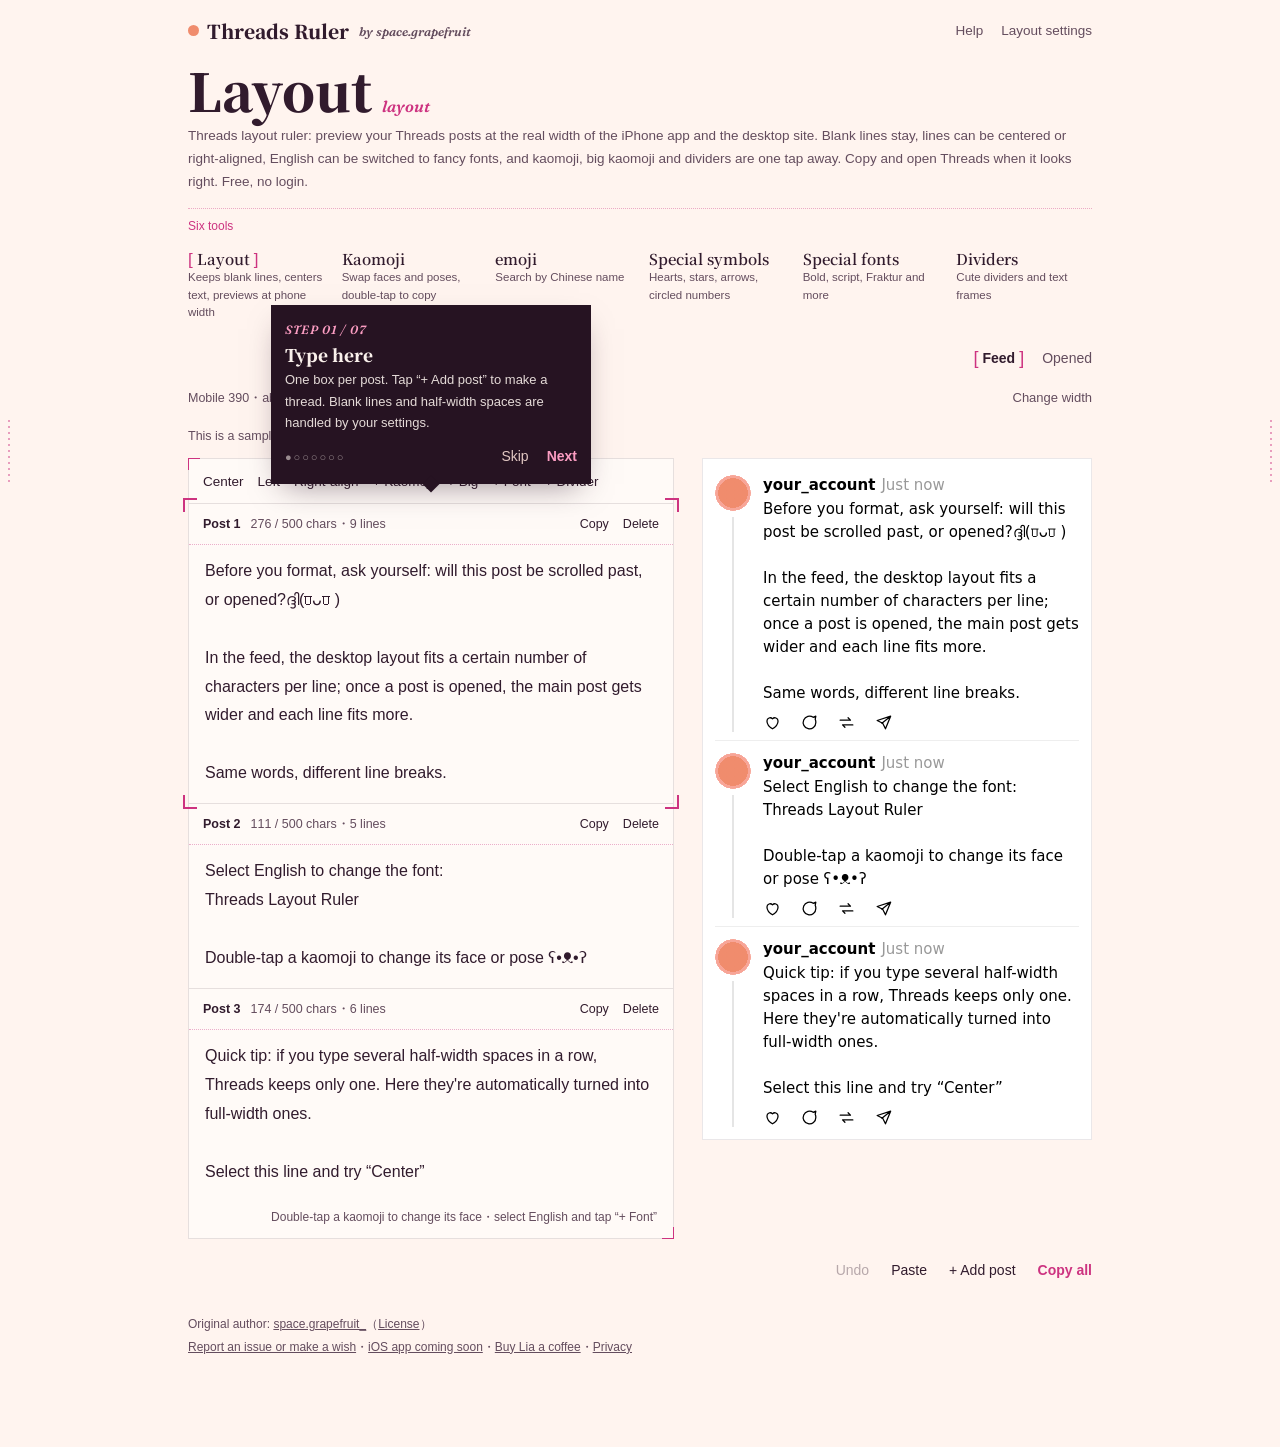
==== commit dbef865e: "設定改名「排版設定」、排版頁的清空草稿真的會清掉畫面上的草稿 設定裡的清空草稿只清了存檔，排版頁記憶體裡的草稿下一次存檔又寫回去。 現在排版頁接手清空（跟畫面一起，還能按復原），其他頁照舊直接清存檔。" ====
--- a/index.html
+++ b/index.html
@@ -56,7 +56,7 @@
 <body class="edit">
 <header class="top">
   <div class="brand"><a class="b-tool" href="./">翠排版尺</a><a class="b-by" href="https://alanis6v6.github.io/">by space.grapefruit</a></div>
-  <nav class="top-acts"><a href="#guide">說明</a><button type="button" id="setBtn" aria-expanded="false" aria-controls="settings">設定</button></nav>
+  <nav class="top-acts"><a href="#guide">說明</a><button type="button" id="setBtn" aria-expanded="false" aria-controls="settings">排版設定</button></nav>
 </header>
 <main>
 <div class="head">
@@ -65,8 +65,8 @@
   <p class="en-lead ans-en" lang="en">Threads layout ruler: preview your Threads posts at the real width of the iPhone app and the desktop site. Blank lines stay, lines can be centered or right-aligned, English can be switched to fancy fonts, and kaomoji, big kaomoji and dividers are one tap away. Copy and open Threads when it looks right. Free, no login.</p>
   <button type="button" class="more" data-more="ans" aria-expanded="false">看完整說明</button>
 </div>
-<section class="settings" id="settings" hidden aria-label="設定">
-  <div class="lab"><span>settings</span><button type="button" id="setClose">收起</button></div>
+<section class="settings" id="settings" hidden aria-label="排版設定">
+  <div class="lab"><span>layout settings</span><button type="button" id="setClose">收起</button></div>
   <p class="sent">預覽寬度是<button type="button" class="w" data-set="width"></button>，顯示<button type="button" class="w" data-set="view"></button>。<br>空白行<button type="button" class="w" data-set="blank"></button>；<br>半形空白轉全形<button type="button" class="w" data-set="spaces"></button>。<br>置中依照<button type="button" class="w" data-set="center"></button>，複製後<button type="button" class="w" data-set="open"></button>。<br>介面語言<button type="button" class="w" data-set="lang"></button>。</p>
   <div class="sent-tail"><button type="button" class="chip" id="tidyClip">整理剪貼簿</button><button type="button" class="chip" id="tourBtn">導覽</button><button type="button" class="chip" id="homeBtn" aria-expanded="false" aria-controls="homeHow">加到主畫面</button><button type="button" class="chip go" id="clearDraft">清空草稿</button></div>
   <p class="home-how" id="homeHow" hidden></p>
@@ -103,7 +103,7 @@
 <p class="foot">原作者：<a href="https://www.threads.com/@space.grapefruit_" rel="noopener">space.grapefruit_</a>（<a href="https://github.com/alanis6v6/threads-ruler/blob/main/LICENSE" rel="noopener">授權條款</a>）<br><a href="feedback/">回報問題或許願</a>・<a href="https://alanis6v6.github.io/#katsuji">iOS App 即將上架</a>・<a href="https://buymeacoffee.com/space.grapefruit_" rel="noopener">請 Lia 喝一杯咖啡</a>・<a href="privacy.html">隱私權</a></p>
 <div class="tour-frame" id="tourFrame" aria-hidden="true" hidden><i></i><i></i><i></i><i></i></div><div class="tour" id="tour" role="dialog" aria-label="導覽" aria-live="polite" hidden><span class="tour-no"></span><b></b><p class="tour-text"></p><div class="row"><span class="tour-dots" aria-hidden="true"></span><span class="acts"><button type="button" class="chip tour-skip">略過</button><button type="button" class="chip go tour-next">下一步</button></span></div></div>
 </main>
-<div class="flash" id="flash" aria-hidden="true"><i>— settings —</i><b>設定</b><small>layout · width · spaces · copy</small></div>
+<div class="flash" id="flash" aria-hidden="true"><i>— layout settings —</i><b>排版設定</b><small>layout · width · spaces · copy</small></div>
 <p class="toast" id="toast" role="status" aria-live="polite"></p>
 
 <nav class="tabbar" aria-label="工具"><a href="" aria-current="page"><svg viewBox="0 0 24 24" aria-hidden="true"><path d="M4 6h16M4 12h10M4 18h13"/></svg>排版</a><a href="kaomoji/"><svg viewBox="0 0 24 24" aria-hidden="true"><circle cx="12" cy="12" r="8.5"/><path d="M8.6 10.2h.01M15.4 10.2h.01M9 14.2c1.6 1.4 4.4 1.4 6 0"/></svg>顏文字</a><a href="emoji/"><svg viewBox="0 0 24 24" aria-hidden="true"><path d="M12 20.5c-4.8-3.2-8.5-6.4-8.5-10.2A4.3 4.3 0 0 1 12 8a4.3 4.3 0 0 1 8.5 2.3c0 3.8-3.7 7-8.5 10.2z"/></svg>emoji</a><a href="symbols/"><svg viewBox="0 0 24 24" aria-hidden="true"><path d="M12 3.5l2.4 5.6 6 .5-4.6 4 1.4 5.9L12 16.4 6.8 19.5l1.4-5.9-4.6-4 6-.5z"/></svg>符號</a><a href="fonts/"><svg viewBox="0 0 24 24" aria-hidden="true"><path d="M5 19 10.5 5h1L17 19M7.4 13.5h7.2"/></svg>字體</a><a href="dividers/"><svg viewBox="0 0 24 24" aria-hidden="true"><path d="M3 12h4M10 12h4M17 12h4M12 7v.01M12 17v.01"/></svg>分隔線</a></nav>
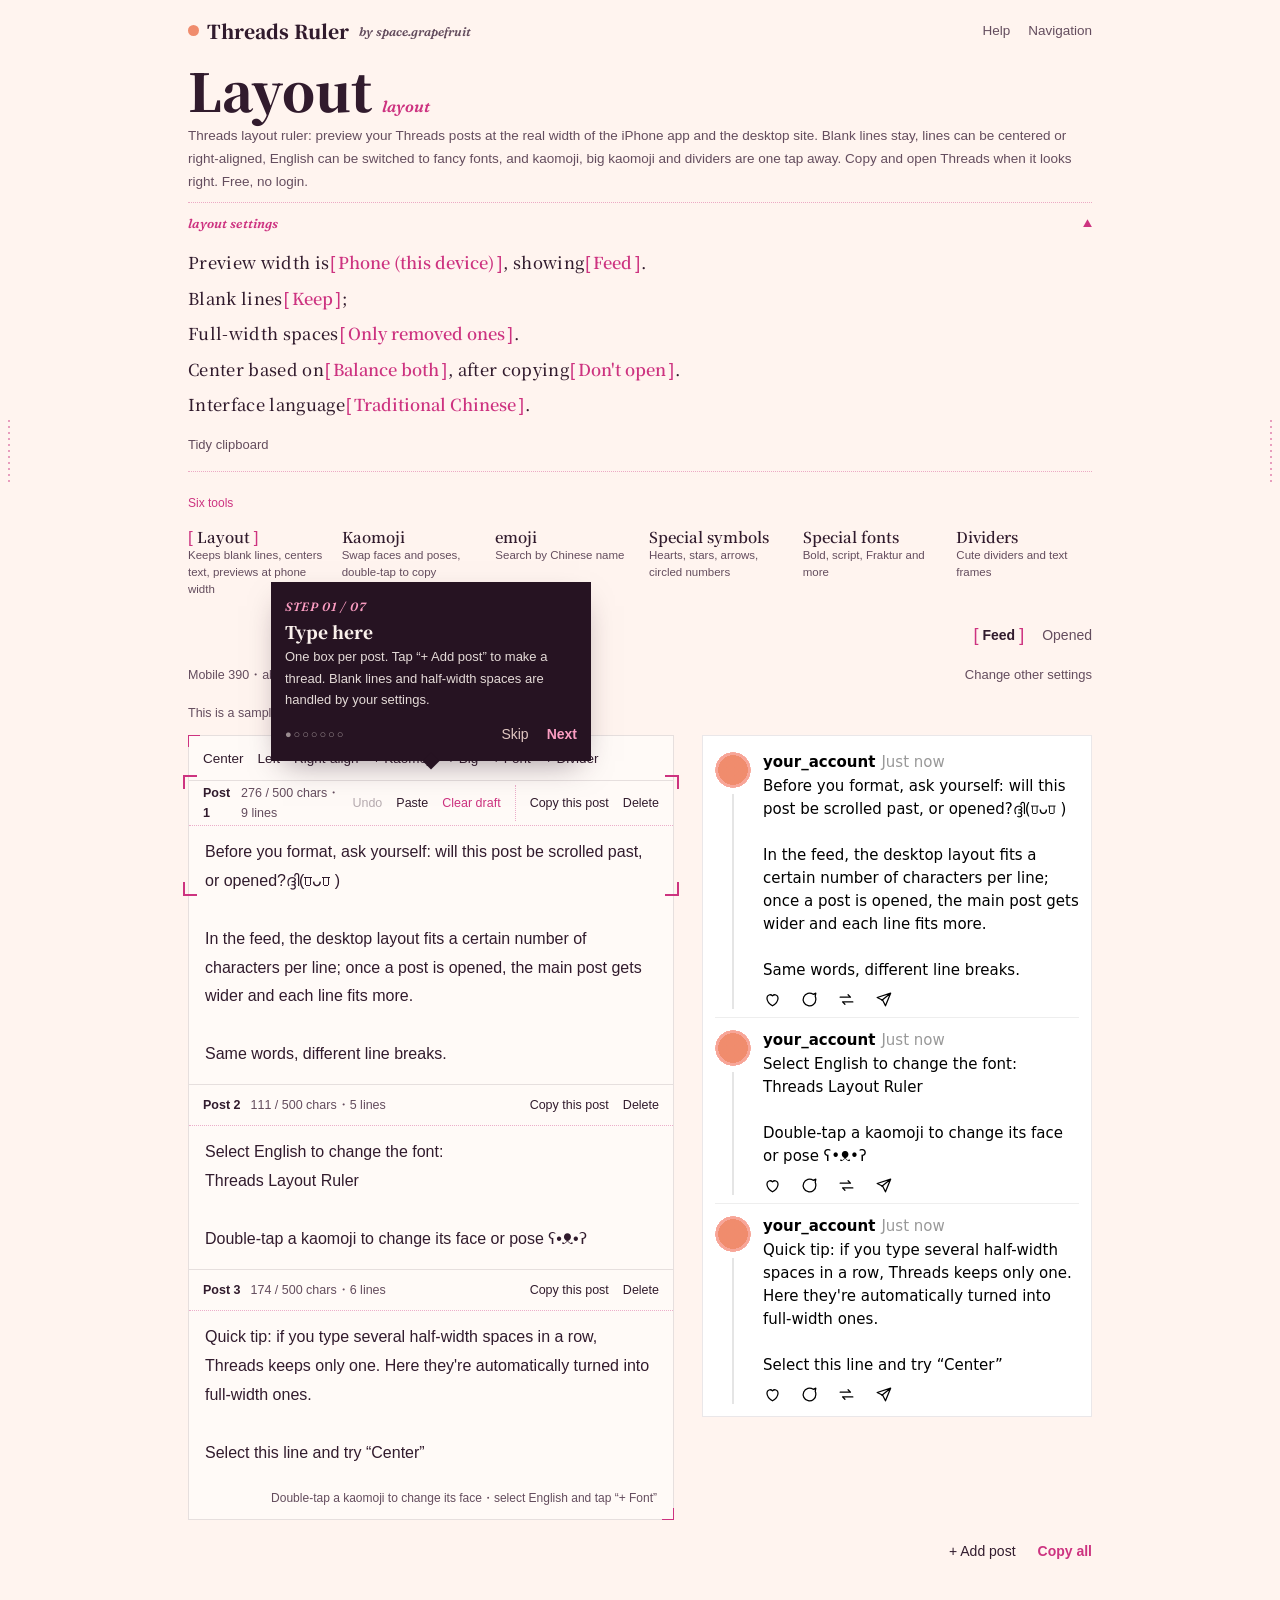
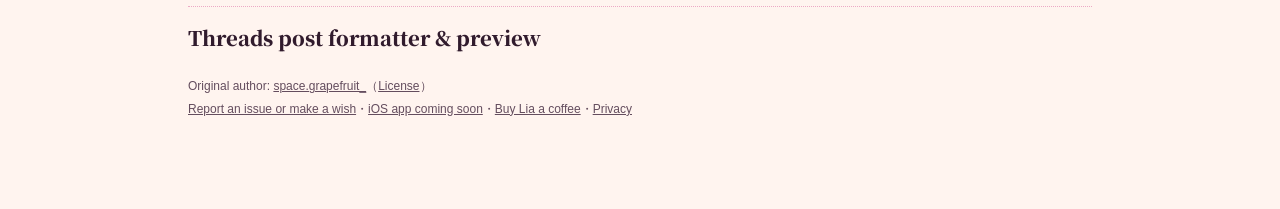
==== commit e8a1fccf: "排版設定改成常駐可收合、導覽移到頁首、加到主畫面移到頁尾 - 拿掉按設定閃一格的字卡 - 頁首「排版設定」換成「導覽」；設定直接放在每頁說明下面，標籤列就是開關（▲／▼），第一次是開的，之後記住上次 " ====
--- a/index.html
+++ b/index.html
@@ -36,6 +36,7 @@
 // 這頁用到的宋體字全部到了才一起露出來；最多等 2.5 秒，網路太慢就先照原樣顯示。
 (function(d){
   var h = d.documentElement;
+  try{ if(localStorage.getItem("threads-ruler-set-open") === "0") h.className += " set-shut"; }catch(e){}   // 排版設定上次收起來：先收好再畫
   if(!d.fonts || !d.fonts.load) return;
   h.className += " fw";
   var show = function(){ h.classList.remove("fw"); }, fam = '"Noto Serif TC"';
@@ -43,40 +44,41 @@
   setTimeout(show, 2500);
   d.addEventListener("DOMContentLoaded", function(){
     var t = "";
-    d.querySelectorAll(".head h1, .sent, .guide summary h2, .guide h3, .flash b, .tour b").forEach(function(e){ t += e.textContent; });
+    d.querySelectorAll(".head h1, .sent, .gtitle h2, .guide h3, .tour b").forEach(function(e){ t += e.textContent; });
     Promise.all(["500", "600", "900"].map(function(w){ return d.fonts.load(w + " 1em " + fam, t); })).then(show, show);
   });
 })(document);</script>
 <link rel="preconnect" href="https://fonts.googleapis.com"><link rel="preconnect" href="https://fonts.gstatic.com" crossorigin>
 <link rel="stylesheet" href="https://fonts.googleapis.com/css2?family=Fraunces:ital,opsz,wght@1,9..144,600&display=swap">
-<link rel="stylesheet" href="https://fonts.googleapis.com/css2?family=Noto+Serif+TC:wght@500;600;900&amp;family=Noto+Serif+JP:wght@500;600;900&amp;display=swap&amp;text=%20%22%23%26%27%28%29%2B%2C-.0123456789%3B%3DABCDEFGHIJKLMOPQRSTUW%5B%5Dabcdefghijklmnoprstuvwxyz%7B%7D%C2%B7%E2%80%9C%E2%80%9D%E2%86%92%E3%80%81%E3%80%82%E3%80%8C%E3%80%8D%E3%81%82%E3%81%84%E3%81%88%E3%81%8A%E3%81%8B%E3%81%8C%E3%81%8D%E3%81%8F%E3%81%91%E3%81%93%E3%81%95%E3%81%97%E3%81%99%E3%81%9B%E3%81%9D%E3%81%9E%E3%81%9F%E3%81%A0%E3%81%A3%E3%81%A4%E3%81%A6%E3%81%A7%E3%81%A8%E3%81%A9%E3%81%AA%E3%81%AB%E3%81%AE%E3%81%AF%E3%81%B8%E3%81%B9%E3%81%BB%E3%81%BE%E3%82%82%E3%82%84%E3%82%88%E3%82%89%E3%82%8A%E3%82%8B%E3%82%8C%E3%82%8D%E3%82%8F%E3%82%92%E3%82%93%E3%82%A2%E3%82%A3%E3%82%A4%E3%82%A6%E3%82%A9%E3%82%AA%E3%82%AB%E3%82%B3%E3%82%B8%E3%82%B9%E3%82%BD%E3%82%BF%E3%83%83%E3%83%84%E3%83%88%E3%83%89%E3%83%8B%E3%83%90%E3%83%93%E3%83%94%E3%83%95%E3%83%97%E3%83%9A%E3%83%9B%E3%83%9E%E3%83%A1%E3%83%A5%E3%83%AB%E3%83%AC%E3%83%B3%E3%83%BB%E3%83%BC%E4%B8%80%E4%B8%8A%E4%B8%8B%E4%B8%8D%E4%B8%A1%E4%B8%A6%E4%B8%AD%E4%B8%B2%E4%BB%80%E4%BB%8B%E4%BB%96%E4%BB%98%E4%BB%A5%E4%BD%8D%E4%BD%93%E4%BD%A0%E4%BE%9D%E4%BF%9D%E5%80%8B%E5%82%B3%E5%85%A5%E5%85%A8%E5%85%A9%E5%85%AD%E5%85%B6%E5%85%B7%E5%87%A6%E5%87%BA%E5%88%86%E5%88%87%E5%88%97%E5%88%B0%E5%89%87%E5%8A%9B%E5%8A%A0%E5%8B%95%E5%8C%BA%E5%8D%8A%E5%8E%BB%E5%8F%96%E5%8F%A5%E5%8F%AF%E5%8F%B3%E5%8F%B7%E5%90%83%E5%90%84%E5%95%8F%E5%96%AE%E5%97%8E%E5%9B%9E%E5%9B%BD%E5%9C%A8%E5%9E%8B%E5%9F%BA%E5%A2%9E%E5%A4%A7%E5%A4%AE%E5%A5%BD%E5%AD%90%E5%AD%97%E5%AE%9A%E5%AF%84%E5%AF%A6%E5%AF%AC%E5%B0%B1%E5%B0%BA%E5%B7%A5%E5%B7%A6%E5%B8%B8%E5%B9%85%E5%B9%BE%E5%BA%95%E5%BA%A6%E5%BD%A2%E5%BE%8C%E6%80%8E%E6%88%96%E6%88%BB%E6%89%8B%E6%89%93%E6%8A%95%E6%8A%98%E6%8A%9E%E6%8A%BC%E6%8C%81%E6%8C%89%E6%8C%91%E6%8C%BF%E6%8E%89%E6%8E%92%E6%8E%A5%E6%8F%83%E6%8F%92%E6%8F%9B%E6%95%B4%E6%96%87%E6%96%B0%E6%96%B9%E6%97%A5%E6%98%8E%E6%98%AF%E6%99%82%E6%9B%B8%E6%9B%BF%E6%9C%83%E6%9C%89%E6%9C%AB%E6%9C%AC%E6%9E%A0%E6%A1%86%E6%A2%9D%E6%A8%99%E6%A8%A3%E6%A9%9F%E6%AE%8A%E6%B6%88%E6%B8%B8%E6%BA%96%E6%BB%91%E7%82%BA%E7%85%A7%E7%89%88%E7%89%B9%E7%90%86%E7%94%A8%E7%94%BB%E7%95%99%E7%95%AB%E7%99%BB%E7%99%BC%E7%99%BD%E7%9A%84%E7%9B%B4%E7%9C%8B%E7%A4%BA%E7%A7%BB%E7%A8%BF%E7%A9%BA%E7%AB%AF%E7%AC%A6%E7%B5%B5%E7%B7%9A%E7%B7%A3%E7%B9%81%E7%BD%AE%E7%BF%A0%E8%84%86%E8%85%A6%E8%87%AA%E8%88%87%E8%8B%B1%E8%8D%89%E8%91%89%E8%99%95%E8%99%9F%E8%A1%8C%E8%A1%A8%E8%A1%B7%E8%A2%AB%E8%A3%A1%E8%A3%BD%E8%A4%87%E8%A6%81%E8%A6%8B%E8%A6%BD%E8%A7%92%E8%A8%80%E8%A8%98%E8%A8%AD%E8%A9%B1%E8%AA%9E%E8%AA%AA%E8%AA%AC%E8%B2%BB%E8%B2%BC%E8%B3%AA%E8%B7%B3%E8%BD%89%E8%BF%BD%E9%80%99%E9%80%B2%E9%81%B8%E9%82%8A%E9%83%A8%E9%83%BD%E9%96%8B%E9%96%93%E9%97%9C%E9%9A%94%E9%9A%9B%E9%9A%A8%E9%9B%BB%E9%9D%A0%E9%9D%A2%E9%A0%81%E9%A0%90%E9%A1%8C%E9%A1%8F%E9%A1%94%E9%A1%AF%E9%AB%94%E9%BA%BC%E9%BB%91%E9%BB%92%E9%BB%9E%E9%BC%A0%EA%B0%80%EA%B0%81%EA%B0%84%EA%B2%80%EA%B2%83%EA%B2%8C%EA%B3%A0%EA%B3%B5%EA%B3%BC%EA%B5%AC%EA%B5%AD%EA%B8%80%EA%B8%B0%EA%BC%B4%EA%BE%B8%EA%BF%80%EB%80%8C%EB%81%8C%EB%81%94%EB%81%9D%EB%82%98%EB%84%88%EB%88%84%EB%88%8C%EB%89%B4%EB%8A%94%EB%8B%A4%EB%8C%80%EB%8D%B0%EB%8F%84%EB%8F%8C%EB%8F%99%EB%8F%BC%EB%90%98%EB%91%90%EB%91%98%EB%92%A4%EB%93%9C%EB%93%A0%EB%93%A4%EB%94%B0%EB%9D%BC%EB%9E%98%EB%9F%AC%EB%A0%88%EB%A0%A4%EB%A0%A5%EB%A0%AC%EB%A1%9C%EB%A5%B4%EB%A5%B8%EB%A5%BC%EB%A6%AC%EB%A7%88%EB%A7%89%EB%A7%8C%EB%A7%90%EB%A9%94%EB%A9%B4%EB%AA%85%EB%AA%A8%EB%AC%B8%EB%AC%BB%EB%AC%BC%EB%AF%B8%EB%B0%8F%EB%B0%94%EB%B0%98%EB%B0%B1%EB%B2%88%EB%B3%B4%EB%B3%B5%EB%B3%B8%EB%B6%80%EB%B6%84%EB%B6%99%EB%B9%84%EB%B9%88%EC%82%AC%EC%83%88%EC%84%9C%EC%84%A0%EC%84%A4%EC%84%B8%EC%88%98%EC%8A%A4%EC%8B%9C%EC%93%B0%EC%95%84%EC%95%88%EC%95%8A%EC%96%B4%EC%96%B8%EC%97%90%EC%97%AC%EC%97%B0%EC%97%B4%EC%98%81%EC%98%88%EC%98%A4%EC%98%AE%EC%99%80%EC%99%BC%EC%9A%94%EC%9A%B0%EC%9A%B4%EC%9B%83%EC%9C%84%EC%9C%A0%EC%9C%BC%EC%9D%80%EC%9D%84%EC%9D%98%EC%9D%B4%EC%9D%B8%EC%9D%BC%EC%9E%85%EC%9E%88%EC%9E%90%EC%9E%A5%EC%A0%84%EC%A0%95%EC%A0%9C%EC%A3%BC%EC%A4%80%EC%A4%84%EC%A4%91%EC%A7%80%EC%A7%88%EC%AA%BD%EC%B0%BD%EC%B2%98%EC%B2%B4%EC%B4%88%EC%B6%94%EC%B9%98%EC%B9%B8%EC%BB%A4%EC%BD%98%ED%81%B0%ED%83%9D%ED%84%B0%ED%8B%B0%ED%8E%98%ED%8F%AD%ED%8F%B0%ED%91%9C%ED%94%BC%ED%95%98%ED%95%9C%ED%95%A8%ED%95%B4%ED%98%B8%ED%99%94%ED%9B%84%ED%9C%B4%EF%BC%88%EF%BC%89%EF%BC%8B%EF%BC%8C%EF%BC%9B%EF%BC%9F">
+<link rel="stylesheet" href="https://fonts.googleapis.com/css2?family=Noto+Serif+TC:wght@500;600;900&amp;family=Noto+Serif+JP:wght@500;600;900&amp;display=swap&amp;text=%20%22%23%26%27%28%29%2B%2C-.0123456789%3B%3DABCDEFGHIJKLMOPRSTUW%5B%5Dabcdefghijklmnoprstuvwxyz%7B%7D%C2%B7%E2%80%9C%E2%80%9D%E2%86%92%E3%80%81%E3%80%82%E3%80%8C%E3%80%8D%E3%81%82%E3%81%84%E3%81%88%E3%81%8A%E3%81%8B%E3%81%8C%E3%81%8D%E3%81%8F%E3%81%91%E3%81%93%E3%81%95%E3%81%97%E3%81%99%E3%81%9B%E3%81%9D%E3%81%9E%E3%81%9F%E3%81%A0%E3%81%A3%E3%81%A4%E3%81%A6%E3%81%A7%E3%81%A8%E3%81%A9%E3%81%AA%E3%81%AB%E3%81%AE%E3%81%AF%E3%81%B8%E3%81%B9%E3%81%BB%E3%81%BE%E3%82%81%E3%82%82%E3%82%84%E3%82%89%E3%82%8A%E3%82%8B%E3%82%8C%E3%82%8D%E3%82%8F%E3%82%92%E3%82%93%E3%82%A2%E3%82%A3%E3%82%A4%E3%82%A6%E3%82%A9%E3%82%AA%E3%82%AB%E3%82%B3%E3%82%B8%E3%82%B9%E3%82%BD%E3%82%BF%E3%83%83%E3%83%84%E3%83%88%E3%83%89%E3%83%8B%E3%83%90%E3%83%93%E3%83%94%E3%83%95%E3%83%97%E3%83%9A%E3%83%9B%E3%83%9E%E3%83%A0%E3%83%A1%E3%83%A5%E3%83%AB%E3%83%AC%E3%83%B3%E3%83%BB%E3%83%BC%E4%B8%80%E4%B8%8A%E4%B8%8B%E4%B8%8D%E4%B8%A1%E4%B8%AD%E4%B8%B2%E4%B8%BB%E4%BB%80%E4%BB%8B%E4%BB%96%E4%BB%98%E4%BB%A5%E4%BB%B6%E4%BD%8D%E4%BD%93%E4%BD%A0%E4%BE%86%E4%BE%9D%E4%BF%9D%E5%80%8B%E5%82%B3%E5%85%A5%E5%85%A8%E5%85%A9%E5%85%AD%E5%85%B6%E5%85%B7%E5%87%A6%E5%87%BA%E5%88%86%E5%88%87%E5%88%97%E5%88%B0%E5%89%87%E5%8A%9B%E5%8A%A0%E5%8B%95%E5%8C%BA%E5%8D%8A%E5%8E%BB%E5%8F%96%E5%8F%A5%E5%8F%AF%E5%8F%B3%E5%8F%B7%E5%90%83%E5%90%84%E5%96%AE%E5%97%8E%E5%9B%9E%E5%9B%BD%E5%9C%A8%E5%9E%8B%E5%9F%BA%E5%A2%9E%E5%A4%89%E5%A4%A7%E5%A4%AE%E5%A5%BD%E5%AD%90%E5%AD%97%E5%AE%9A%E5%AE%9F%E5%AF%84%E5%AF%A6%E5%AF%AC%E5%B0%B1%E5%B0%BA%E5%B7%A5%E5%B7%A6%E5%B9%85%E5%B9%BE%E5%BA%95%E5%BA%A6%E5%BD%A2%E5%BE%8C%E6%80%8E%E6%88%96%E6%88%BB%E6%89%8B%E6%89%93%E6%8A%95%E6%8A%98%E6%8A%9E%E6%8A%BC%E6%8C%81%E6%8C%89%E6%8C%91%E6%8C%BF%E6%8E%89%E6%8E%92%E6%8E%A5%E6%8F%83%E6%8F%92%E6%8F%9B%E6%94%B6%E6%95%B4%E6%96%87%E6%96%B0%E6%96%B9%E6%97%A5%E6%98%AF%E6%99%82%E6%9B%B8%E6%9B%BF%E6%9C%83%E6%9C%89%E6%9C%AB%E6%9C%AC%E6%9E%A0%E6%A1%86%E6%A2%9D%E6%A8%99%E6%A8%A3%E6%A9%9F%E6%AE%8A%E6%B6%88%E6%B8%B8%E6%BA%96%E6%BB%91%E7%82%BA%E7%85%A7%E7%89%88%E7%89%B9%E7%8D%A8%E7%90%86%E7%94%A8%E7%94%BB%E7%95%99%E7%95%AB%E7%99%BB%E7%99%BC%E7%99%BD%E7%9A%84%E7%9B%B4%E7%9C%8B%E7%A4%BA%E7%A7%BB%E7%A8%BF%E7%A9%BA%E7%AB%AF%E7%AC%A6%E7%B5%B5%E7%B7%9A%E7%B7%A3%E7%B9%81%E7%BD%AE%E7%BF%A0%E8%84%86%E8%85%A6%E8%87%AA%E8%8B%B1%E8%8D%89%E8%91%89%E8%99%95%E8%99%9F%E8%A1%8C%E8%A1%A8%E8%A1%B7%E8%A2%AB%E8%A3%A1%E8%A3%BD%E8%A4%87%E8%A6%81%E8%A6%8B%E8%A6%BD%E8%A7%92%E8%A8%80%E8%A8%98%E8%A8%AD%E8%A9%B1%E8%AA%9E%E8%B2%BB%E8%B2%BC%E8%B5%B7%E8%B7%B3%E8%BD%89%E8%BF%BD%E9%80%99%E9%80%B2%E9%81%B8%E9%82%8A%E9%82%A3%E9%83%A8%E9%83%BD%E9%96%8B%E9%96%93%E9%97%9C%E9%9A%94%E9%9A%9B%E9%9A%A8%E9%9B%BB%E9%9D%A0%E9%9D%A2%E9%A0%81%E9%A0%90%E9%A1%8F%E9%A1%94%E9%A1%AF%E9%AB%94%E9%BA%BC%E9%BB%91%E9%BB%92%E9%BB%9E%E9%BC%A0%EA%B0%80%EA%B0%81%EA%B0%84%EA%B0%9C%EA%B2%80%EA%B2%83%EA%B2%8C%EA%B3%A0%EA%B3%B5%EA%B3%BC%EA%B5%AC%EA%B5%AD%EA%B7%B8%EA%B8%80%EA%B8%B0%EA%BC%B4%EA%BE%B8%EA%BF%80%EA%BF%94%EB%80%8C%EB%81%8C%EB%81%94%EB%81%9D%EB%82%98%EB%84%88%EB%88%84%EB%88%8C%EB%89%B4%EB%8A%94%EB%8B%A4%EB%8C%80%EB%8D%B0%EB%8F%84%EB%8F%8C%EB%8F%99%EB%8F%BC%EB%90%98%EB%91%90%EB%91%98%EB%92%A4%EB%93%9C%EB%93%A0%EB%93%A4%EB%94%B0%EB%95%8C%EB%9D%BC%EB%9E%98%EB%9F%AC%EB%A0%88%EB%A0%A4%EB%A0%A5%EB%A0%AC%EB%A0%B8%EB%A1%9C%EB%A5%B4%EB%A5%B8%EB%A5%BC%EB%A6%AC%EB%A7%88%EB%A7%89%EB%A7%8C%EB%A7%90%EB%A9%94%EB%A9%B4%EB%AA%A8%EB%AC%B8%EB%AC%BC%EB%AF%B8%EB%B0%94%EB%B0%98%EB%B0%B1%EB%B2%88%EB%B3%B4%EB%B3%B5%EB%B3%B8%EB%B6%80%EB%B6%84%EB%B6%99%EB%B9%84%EB%B9%88%EC%82%AC%EC%83%88%EC%84%9C%EC%84%A0%EC%84%A4%EC%84%B1%EC%84%B8%EC%88%98%EC%8A%A4%EC%8A%B5%EC%8B%9C%EC%8B%A4%EC%95%84%EC%95%88%EC%95%8A%EC%96%B4%EC%96%B8%EC%97%90%EC%97%AC%EC%97%B0%EC%97%B4%EC%98%81%EC%98%88%EC%98%A4%EC%98%AC%EC%98%AE%EC%99%80%EC%99%BC%EC%9A%94%EC%9A%B0%EC%9A%B4%EC%9B%83%EC%9C%84%EC%9C%A0%EC%9C%BC%EC%9D%80%EC%9D%84%EC%9D%98%EC%9D%B4%EC%9D%B8%EC%9D%BC%EC%9E%85%EC%9E%88%EC%9E%90%EC%9E%91%EC%9E%A5%EC%A0%84%EC%A0%91%EC%A0%95%EC%A0%9C%EC%A4%80%EC%A4%84%EC%A4%91%EC%A4%98%EC%A7%80%EC%AA%BD%EC%B0%BD%EC%B2%98%EC%B2%B4%EC%B4%88%EC%B6%94%EC%B9%98%EC%B9%B8%EC%BB%A4%EC%BB%B4%EC%BD%98%ED%81%B0%ED%83%9D%ED%84%B0%ED%8B%B0%ED%8E%98%ED%8F%AD%ED%8F%B0%ED%91%9C%ED%93%A8%ED%94%BC%ED%95%98%ED%95%9C%ED%95%A8%ED%95%B4%ED%98%B8%ED%99%88%ED%99%94%ED%9B%84%ED%9C%B4%EF%BC%88%EF%BC%89%EF%BC%8B%EF%BC%8C%EF%BC%9B%EF%BC%9F">
 <link rel="stylesheet" href="v2/shell.css">
 <link rel="stylesheet" href="v2/edit.css">
 </head>
 <body class="edit">
 <header class="top">
   <div class="brand"><a class="b-tool" href="./">翠排版尺</a><a class="b-by" href="https://alanis6v6.github.io/">by space.grapefruit</a></div>
-  <nav class="top-acts"><a href="#guide">說明</a><button type="button" id="setBtn" aria-expanded="false" aria-controls="settings">排版設定</button></nav>
+  <nav class="top-acts"><a href="#guide">說明</a><button type="button" id="tourBtn">導覽</button></nav>
 </header>
 <main>
 <div class="head">
   <h1>排版<i lang="en">layout</i></h1>
-  <p class="ans" id="ans"><b>翠排版尺</b>照脆（Threads）實際的寬度即時排版：空白行不會被吃掉、選取幾行按「置中」或「靠右」、選取英文換字體、插入顏文字和分隔線，排好按「複製並開脆」直接貼上。免費、免登入。</p>
+  <p class="ans" id="ans"><b>翠排版尺</b>照脆（Threads）實際的寬度即時排版：空白行不會被吃掉、選取幾行按「置中」或「靠右」、選取英文換字體、插入顏文字和分隔線，排好按「複製全文」直接貼上。免費、免登入。</p>
   <p class="en-lead ans-en" lang="en">Threads layout ruler: preview your Threads posts at the real width of the iPhone app and the desktop site. Blank lines stay, lines can be centered or right-aligned, English can be switched to fancy fonts, and kaomoji, big kaomoji and dividers are one tap away. Copy and open Threads when it looks right. Free, no login.</p>
   <button type="button" class="more" data-more="ans" aria-expanded="false">看完整說明</button>
 </div>
-<section class="settings" id="settings" hidden aria-label="排版設定">
-  <div class="lab"><span>layout settings</span><button type="button" id="setClose">收起</button></div>
+<section class="settings" id="settings" aria-label="排版設定">
+  <button type="button" class="lab" id="setToggle" aria-expanded="true" aria-controls="setBody"><span>layout settings</span><i class="tri" aria-hidden="true"></i></button>
+  <div class="set-body" id="setBody">
   <p class="sent">預覽寬度是<button type="button" class="w" data-set="width"></button>，顯示<button type="button" class="w" data-set="view"></button>。<br>空白行<button type="button" class="w" data-set="blank"></button>；<br>半形空白轉全形<button type="button" class="w" data-set="spaces"></button>。<br>置中依照<button type="button" class="w" data-set="center"></button>，複製後<button type="button" class="w" data-set="open"></button>。<br>介面語言<button type="button" class="w" data-set="lang"></button>。</p>
-  <div class="sent-tail"><button type="button" class="chip" id="tidyClip">整理剪貼簿</button><button type="button" class="chip" id="tourBtn">導覽</button><button type="button" class="chip" id="homeBtn" aria-expanded="false" aria-controls="homeHow">加到主畫面</button><button type="button" class="chip go" id="clearDraft">清空草稿</button></div>
-  <p class="home-how" id="homeHow" hidden></p>
+  <div class="sent-tail"><button type="button" class="chip" id="tidyClip">整理剪貼簿</button><button type="button" class="chip go" id="clearDraft">清空草稿</button></div>
+  </div>
 </section>
 <nav class="toolidx" aria-label="六個工具"><p class="ti-lab"><span>六個工具</span><i lang="en">six tools</i></p><a href="./" aria-current="page"><b>排版</b><span>空白行不被吃・置中・照手機寬度預覽</span></a><a href="kaomoji/"><b>顏文字</b><span>換臉、換動作，點兩下複製</span></a><a href="emoji/"><b>emoji</b><span>打中文就找得到</span></a><a href="symbols/"><b>特殊符號</b><span>愛心、星星、箭頭、圈圈數字</span></a><a href="fonts/"><b>特殊字體</b><span>粗體、草寫、哥德等英文字體</span></a><a href="dividers/"><b>分隔線</b><span>花邊分隔線，還有放字的框</span></a></nav>
 <div class="seg">
   <button type="button" class="chip" data-mode="edit" aria-pressed="true">編輯</button><button type="button" class="chip" data-mode="preview" aria-pressed="false">預覽</button>
   <span class="r"><button type="button" class="chip" data-view="feed" aria-pressed="true">列表</button><button type="button" class="chip" data-view="detail" aria-pressed="false">點開</button></span>
 </div>
-<div class="wbar"><span id="wText"></span><button type="button" class="chip" id="wBtn">換寬度</button></div>
+<div class="wbar"><span id="wText"></span><button type="button" class="chip" id="wBtn"><span class="m-only">換寬度</span><span class="d-only">修改其他設定項目</span></button></div>
 <p class="sample-note" id="sampleNote" hidden>這是範例草稿，直接改就好，或 <button type="button" class="chip" id="clearSample">清掉重新開始</button></p>
 <div class="split">
 <div id="editPane">
@@ -95,15 +97,18 @@
 <div class="bottom">
   <button type="button" class="chip" id="undo">復原</button><button type="button" class="chip" id="paste">貼上</button><button type="button" class="chip" id="addPost">＋新增一則</button><button type="button" class="chip go" id="copyAll">複製並開脆</button>
 </div>
+<div class="gtitle"><h2>脆（Threads）排版預覽工具</h2>
+  <button type="button" class="chip" id="homeBtn" aria-expanded="false" aria-controls="homeHow" hidden>加到主畫面</button>
+  <p class="home-how" id="homeHow" hidden></p>
+</div>
 <details class="guide" id="guide">
-  <summary><h2>脆（Threads）排版預覽工具</h2><span>說明與常見問題</span></summary>
+  <summary><span>說明與常見問題</span></summary>
   <p class="lead">在脆發文時，空白行常常被吃掉、半形空白會消失，想置中也沒有按鈕。翠排版尺照脆網頁版和 iPhone App 實際量到的寬度，讓你一邊打字一邊看到貼出去的樣子：換行、空白行、置中、靠右、英文特殊字體、顏文字、分隔線都能先排好，按複製再回脆貼上。電腦和手機都能用，草稿只存在你自己的瀏覽器。</p>
   <div class="qas"><h3>為什麼脆的空行會不見？</h3><p>翠會把段落之間的空行縮掉，也會刪掉行首和連續的半形空白。翠排版尺複製時，會把空白行換成翠保留的點字空白、把會被吃掉的半形空白換成全形空白，貼上後就照你排的樣子顯示。只想修空白的話，在翠複製文字後按「✨ 整理剪貼簿」，再貼回去就好。</p><h3>脆的貼文怎麼置中？</h3><p>在翠排版尺選取文字按「置中」就好：翠本身沒有置中功能，做法是在每一行前面補全形空白，排版尺會照翠實際的文字寬度算好要補幾格。串文列表和點開貼文的寬度不同，預設用兩邊折衷，兩種畫面看起來都接近置中。</p><h3>脆一行可以打幾個字？</h3><p>電腦版網頁在串文列表裡一行大約 36 個中文字，點開那則會變寬，大約 39 個字；iPhone 的翠 App 列表一行約 21 個字，點開約 24 個字。英文、符號和中文的寬度不一樣，實際字數會跟著變，翠排版尺的預覽照翠實際的寬度排，打字時就看得到會在哪裡換行。</p><h3>脆的特殊字體怎麼打？</h3><p>選取英文就會跳出字體列，點一下換成粗體、斜體、草寫、哥德、空心、打字機等樣式，可以一直換到喜歡為止。這些字其實是長得像字母的 Unicode 符號，貼到翠和其他地方都看得到；關鍵字和 hashtag 建議保持一般字，才搜尋得到。</p><h3>顏文字怎麼在脆上面用？</h3><p>用每則串文的「＋顏文字」或素材區插進去，排好按複製再回翠貼上就好。插入後點有粉紅虛線的顏文字，還能單獨換臉或換手勢，懶得挑就按骰子隨機。</p><h3>手機可以用嗎？</h3><p>可以。手機打開網站就能用，也能加到主畫面當 App，沒網路也打得開。在翠 App 複製文字後按「📋 貼上」帶進來，排好按「複製全文」會直接打開翠的發文框並把文字填好。</p><h3>要付費或登入嗎？文字會被上傳嗎？</h3><p>免費、不用登入。你打的字和草稿只存在自己的瀏覽器裡，不會傳到任何伺服器。</p></div>
 </details>
 <p class="foot">原作者：<a href="https://www.threads.com/@space.grapefruit_" rel="noopener">space.grapefruit_</a>（<a href="https://github.com/alanis6v6/threads-ruler/blob/main/LICENSE" rel="noopener">授權條款</a>）<br><a href="feedback/">回報問題或許願</a>・<a href="https://alanis6v6.github.io/#katsuji">iOS App 即將上架</a>・<a href="https://buymeacoffee.com/space.grapefruit_" rel="noopener">請 Lia 喝一杯咖啡</a>・<a href="privacy.html">隱私權</a></p>
 <div class="tour-frame" id="tourFrame" aria-hidden="true" hidden><i></i><i></i><i></i><i></i></div><div class="tour" id="tour" role="dialog" aria-label="導覽" aria-live="polite" hidden><span class="tour-no"></span><b></b><p class="tour-text"></p><div class="row"><span class="tour-dots" aria-hidden="true"></span><span class="acts"><button type="button" class="chip tour-skip">略過</button><button type="button" class="chip go tour-next">下一步</button></span></div></div>
 </main>
-<div class="flash" id="flash" aria-hidden="true"><i>— layout settings —</i><b>排版設定</b><small>layout · width · spaces · copy</small></div>
 <p class="toast" id="toast" role="status" aria-live="polite"></p>
 
 <nav class="tabbar" aria-label="工具"><a href="" aria-current="page"><svg viewBox="0 0 24 24" aria-hidden="true"><path d="M4 6h16M4 12h10M4 18h13"/></svg>排版</a><a href="kaomoji/"><svg viewBox="0 0 24 24" aria-hidden="true"><circle cx="12" cy="12" r="8.5"/><path d="M8.6 10.2h.01M15.4 10.2h.01M9 14.2c1.6 1.4 4.4 1.4 6 0"/></svg>顏文字</a><a href="emoji/"><svg viewBox="0 0 24 24" aria-hidden="true"><path d="M12 20.5c-4.8-3.2-8.5-6.4-8.5-10.2A4.3 4.3 0 0 1 12 8a4.3 4.3 0 0 1 8.5 2.3c0 3.8-3.7 7-8.5 10.2z"/></svg>emoji</a><a href="symbols/"><svg viewBox="0 0 24 24" aria-hidden="true"><path d="M12 3.5l2.4 5.6 6 .5-4.6 4 1.4 5.9L12 16.4 6.8 19.5l1.4-5.9-4.6-4 6-.5z"/></svg>符號</a><a href="fonts/"><svg viewBox="0 0 24 24" aria-hidden="true"><path d="M5 19 10.5 5h1L17 19M7.4 13.5h7.2"/></svg>字體</a><a href="dividers/"><svg viewBox="0 0 24 24" aria-hidden="true"><path d="M3 12h4M10 12h4M17 12h4M12 7v.01M12 17v.01"/></svg>分隔線</a></nav>
--- a/v2/shell.css
+++ b/v2/shell.css
@@ -39,7 +39,7 @@
 
 /* 標題＋第一段就給答案（給搜尋跟 AI 讀的字，畫面上先露兩行） */
 .head{padding:0 var(--gut)}
-.fw .head h1,.fw .sent,.fw .guide summary h2,.fw .guide h3{visibility:hidden}
+.fw .head h1,.fw .sent,.fw .gtitle h2,.fw .guide h3{visibility:hidden}
 .head h1{font:900 38px/1.15 var(--serif);margin:6px 0 0;display:flex;align-items:baseline;gap:10px}
 .head h1 i{font:italic 600 16px var(--latin);color:var(--pink)}
 .ans{margin:6px 0 0;font-size:13.5px;line-height:1.7;color:var(--muted)}
@@ -50,9 +50,12 @@
 
 /* 設定：標題下面原地展開成一句話，[ ] 裡的字點了就換下一個 */
 .settings{margin:8px var(--gut) 0;border-top:1px dotted var(--dot);border-bottom:1px dotted var(--dot);padding:4px 0 8px}
-.settings[hidden]{display:none}
-.settings .lab{display:flex;justify-content:space-between;align-items:center;font:italic 600 13px var(--latin);color:var(--pink)}
-.settings .lab button{font:inherit;padding:6px 0}
+/* 整條標籤就是開關：開著是 ▲（收起），收起來是 ▼；斜體字放在左邊不會被裁掉 */
+.settings .lab{display:flex;width:100%;justify-content:space-between;align-items:center;gap:12px;padding:8px 0;font:italic 600 13px var(--latin);color:var(--pink);background:none;border:0;cursor:pointer;text-align:left}
+.settings .lab span{padding-right:.2em}
+.settings .tri{width:9px;height:8px;flex:none;background:currentColor;clip-path:polygon(50% 0,100% 100%,0 100%);transition:transform .2s}
+.settings .lab[aria-expanded="false"] .tri{transform:rotate(180deg)}
+.set-shut .settings .set-body{display:none}
 .sent{margin:6px 0 4px;font:500 16.5px/2.15 var(--serif);letter-spacing:.02em}
 .sent .w{font:600 16.5px var(--serif);color:var(--pink);white-space:nowrap;padding:8px 1px;margin:-6px 0}   /* 字小，點的範圍上下多撐一點 */
 .sent .w::before{content:"[";font:300 18px var(--sans);margin-right:3px}
@@ -60,11 +63,6 @@
 .sent-tail{display:flex;gap:4px 18px;flex-wrap:wrap}
 .sent-tail .chip{font-size:13px;text-decoration:none}
 /* 按「設定」那一下閃一格字卡（減少動態時不閃） */
-.flash{position:fixed;inset:0;z-index:50;background:var(--night);color:var(--night-ink);display:flex;flex-direction:column;justify-content:center;padding:0 28px;pointer-events:none;opacity:0}
-.flash.on{opacity:1}
-.flash i{font:italic 600 13px var(--latin);color:oklch(80% 0.12 355);letter-spacing:.1em}
-.flash b{font:900 48px/1.2 var(--serif);margin:6px 0}
-.flash small{font:italic 600 13px var(--latin);color:oklch(70% 0.03 30);letter-spacing:.08em}
 
 /* 草稿條：在哪一頁點了東西都加進同一份草稿，點「去排版」回到排版 */
 .strip{position:fixed;left:12px;right:12px;bottom:calc(var(--tab-h) + 10px);z-index:20;height:52px;border-radius:26px;background:var(--ink);color:var(--bg);display:flex;align-items:center;gap:10px;padding:0 6px 0 18px;font-size:14px;box-shadow:0 8px 24px oklch(26% 0.045 335 / .18)}
@@ -94,13 +92,18 @@
 .cats-all[aria-expanded="true"]::after{content:"　－";content:"　－" / ""}
 
 /* 下面的完整說明、常見問題（文字都在頁面上，給搜尋跟 AI 讀） */
-.guide{scroll-margin-top:150px;margin:36px var(--gut) 0;padding-top:18px;border-top:1px dotted var(--dot);font-size:14px;color:var(--muted)}
+.gtitle{margin:36px var(--gut) 0;padding-top:18px;border-top:1px dotted var(--dot);scroll-margin-top:150px}
+.gtitle h2{font:900 20px/1.3 var(--serif);color:var(--ink);margin:0}
+.gtitle .chip{display:inline-flex;margin:4px 0 0;font-size:13px;color:var(--ink)}
+.gtitle .chip[hidden]{display:none}
+.gtitle .chip::before{content:"[";color:var(--pink);margin-right:5px}
+.gtitle .chip::after{content:"]";color:var(--pink);margin-left:5px}
+.guide{margin:2px var(--gut) 0;font-size:14px;color:var(--muted)}
 .guide summary{list-style:none;cursor:pointer;display:flex;flex-direction:column;gap:2px;padding:4px 0}
 .guide summary::-webkit-details-marker{display:none}
 .guide summary span{font-size:12.5px;color:var(--pink)}
 .guide summary span::after{content:"　＋"}
 .guide[open] summary span::after{content:"　－"}
-.guide summary h2{font:900 20px/1.3 var(--serif);color:var(--ink);margin:0}
 .guide[open] summary{margin-bottom:8px}
 .guide h3{font:600 15px/1.5 var(--serif);color:var(--ink);margin:18px 0 4px}
 .guide p{margin:0 0 8px;line-height:1.75}
@@ -174,3 +177,16 @@
 .toolidx a span{font-size:11.5px;color:var(--muted);line-height:1.5}
 .toolidx a:hover b{color:var(--pink)}
 @media (min-width:900px){.toolidx{grid-template-columns:repeat(6,1fr)}.toolidx a{border-bottom:0}}
+
+/* 手機、電腦各自的字（「換寬度」在電腦上叫「修改其他設定項目」） */
+.d-only{display:none}
+@media (min-width:900px){
+  .m-only{display:none}
+  .d-only{display:inline}
+  .gtitle #homeBtn,.gtitle .home-how{display:none}   /* 電腦不放「加到主畫面」 */
+}
+@media (max-width:899px){
+  .js .ans:not(.open){-webkit-line-clamp:1}   /* 手機只露第一行 */
+  .toolidx{display:none}   /* 手機下面有一排分頁可以換工具 */
+}
+.settings + .toolidx{border-top:0}
--- a/v2/edit.css
+++ b/v2/edit.css
@@ -105,3 +105,12 @@
 .tour-frame i:nth-child(3){left:0;bottom:0;border-right:0;border-top:0}
 .tour-frame i:nth-child(4){right:0;bottom:0;border-left:0;border-top:0}
 .tour .chip:focus-visible{outline:1px dotted currentColor;outline-offset:3px}
+
+/* 整份草稿的「復原、貼上、清空草稿」：電腦放在第一則標題列（跟複製、刪除中間隔一條細線），手機留在底下那排跟設定裡 */
+.ph .draft-acts{display:none}
+@media (min-width:900px){
+  .ph .draft-acts{display:flex;gap:0 14px;padding-right:14px;margin-right:0;border-right:1px dotted var(--dot)}
+  .ph .draft-acts .clear{color:var(--pink)}
+  .ph .chip:disabled{opacity:.35}
+  .bottom #undo,.bottom #paste,body.edit #clearDraft{display:none}
+}
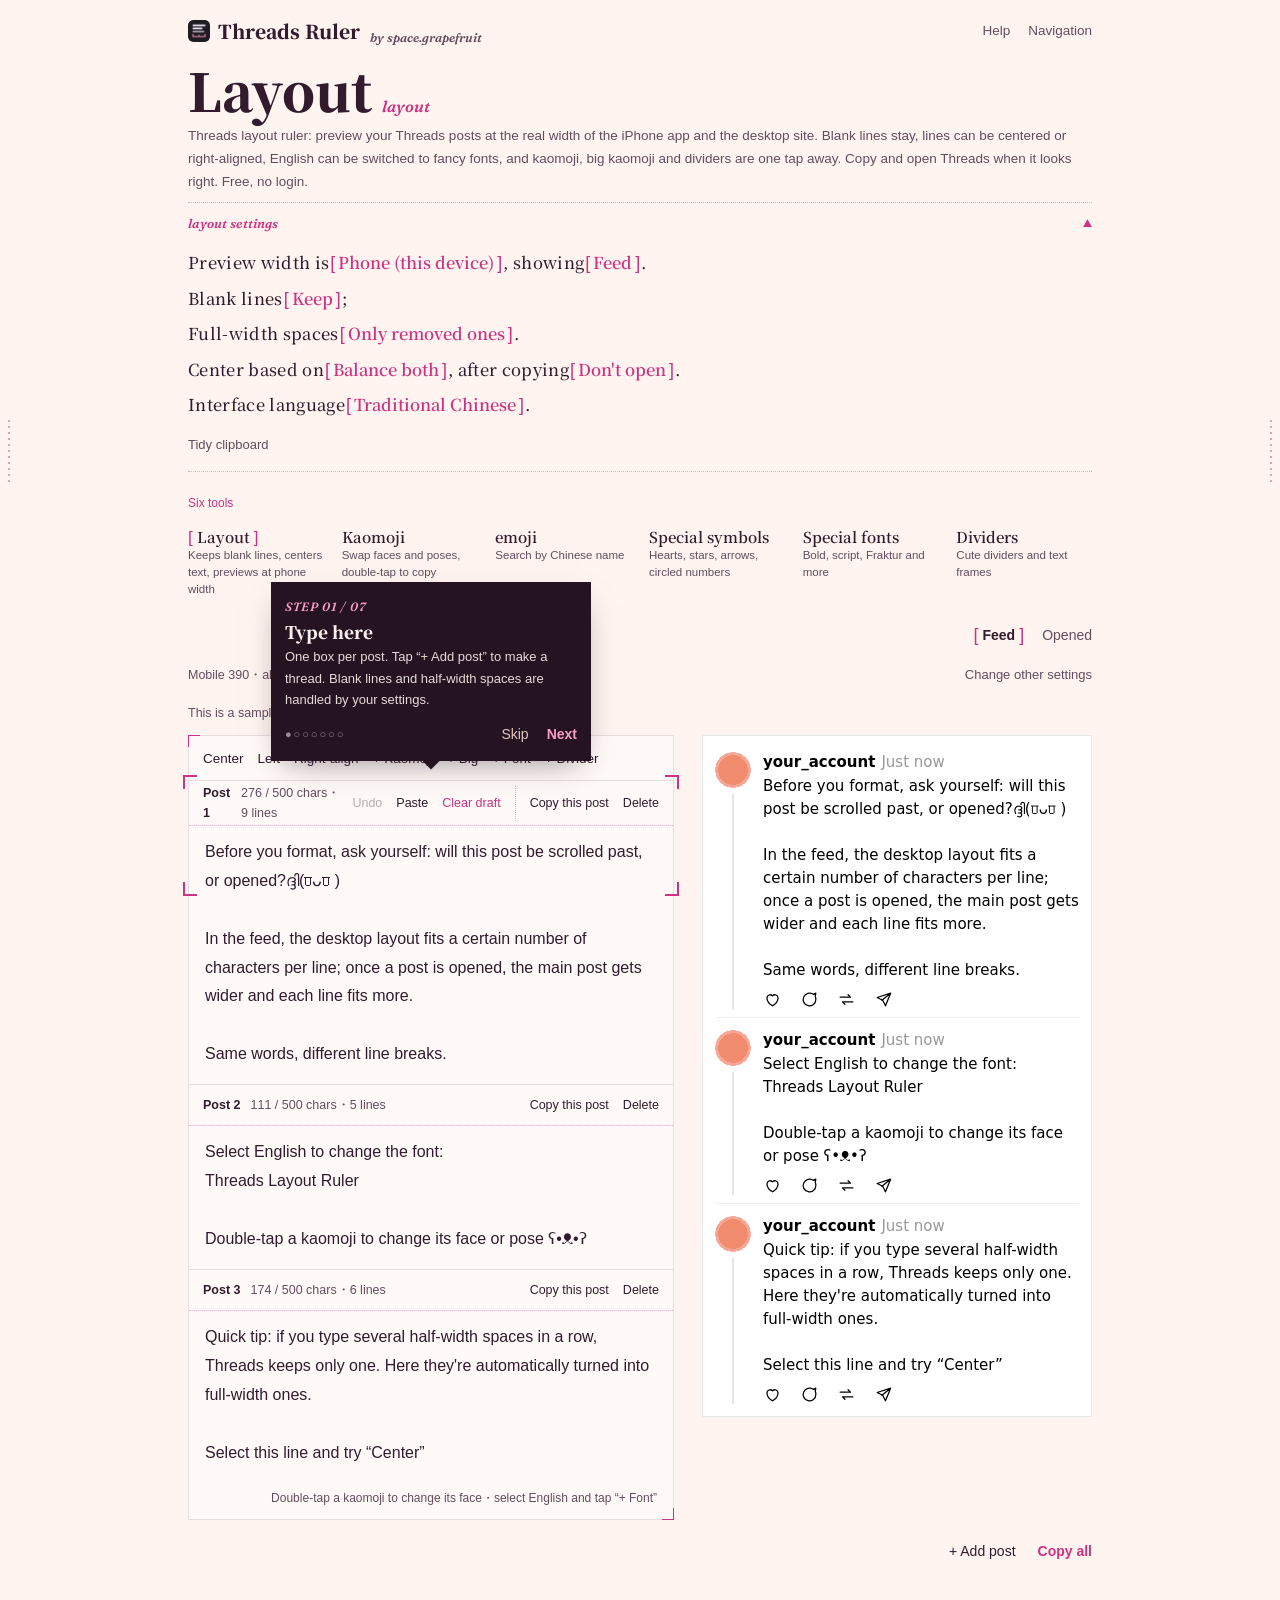
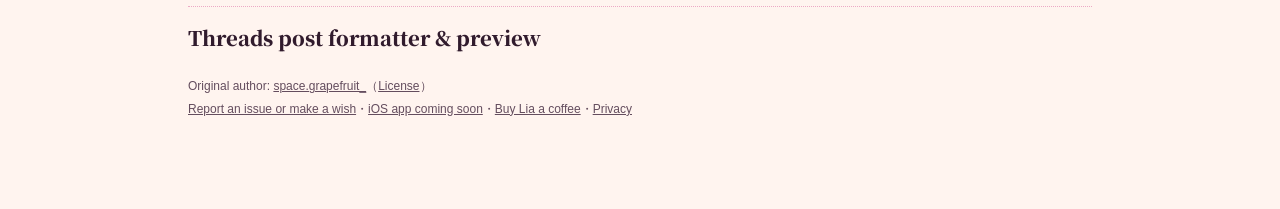
==== commit 5250d583: "左上招牌的圓點換成排版尺圖示 Co-Authored-By: Claude Opus 5.5 <noreply@anthropic.com>" ====
--- a/index.html
+++ b/index.html
@@ -56,7 +56,7 @@
 </head>
 <body class="edit">
 <header class="top">
-  <div class="brand"><a class="b-tool" href="./">翠排版尺</a><a class="b-by" href="https://alanis6v6.github.io/">by space.grapefruit</a></div>
+  <div class="brand"><a class="b-tool" href="./"><img src="pwa/icon-192.png" width="22" height="22" alt="">翠排版尺</a><a class="b-by" href="https://alanis6v6.github.io/">by space.grapefruit</a></div>
   <nav class="top-acts"><a href="#guide">說明</a><button type="button" id="tourBtn">導覽</button></nav>
 </header>
 <main>
--- a/v2/shell.css
+++ b/v2/shell.css
@@ -22,7 +22,7 @@
 /* 左上：「翠排版尺」回排版尺首頁；旁邊小字才是作者的個人頁 */
 .brand{display:flex;align-items:baseline;gap:10px;min-width:0}
 .brand .b-tool{display:flex;align-items:center;gap:8px;font:900 19px var(--serif);color:var(--ink);text-decoration:none;white-space:nowrap}
-.brand .b-tool::before{content:"";width:11px;height:11px;border-radius:50%;background:var(--fruit);flex:none}
+.brand .b-tool img{width:22px;height:22px;border-radius:5px;flex:none;align-self:center}
 .brand .b-by{font:italic 600 12.5px var(--latin);color:var(--muted);text-decoration:none;white-space:nowrap;overflow:hidden;text-overflow:ellipsis}
 @media (max-width:420px){html:not(:lang(zh)) .brand .b-by{display:none}}   /* 英日韓的「Threads Ruler」比較長，窄螢幕放不下作者小字（頁尾還有） */
 .top-acts{margin-left:auto;display:flex;gap:18px;flex:none;padding-left:12px}
